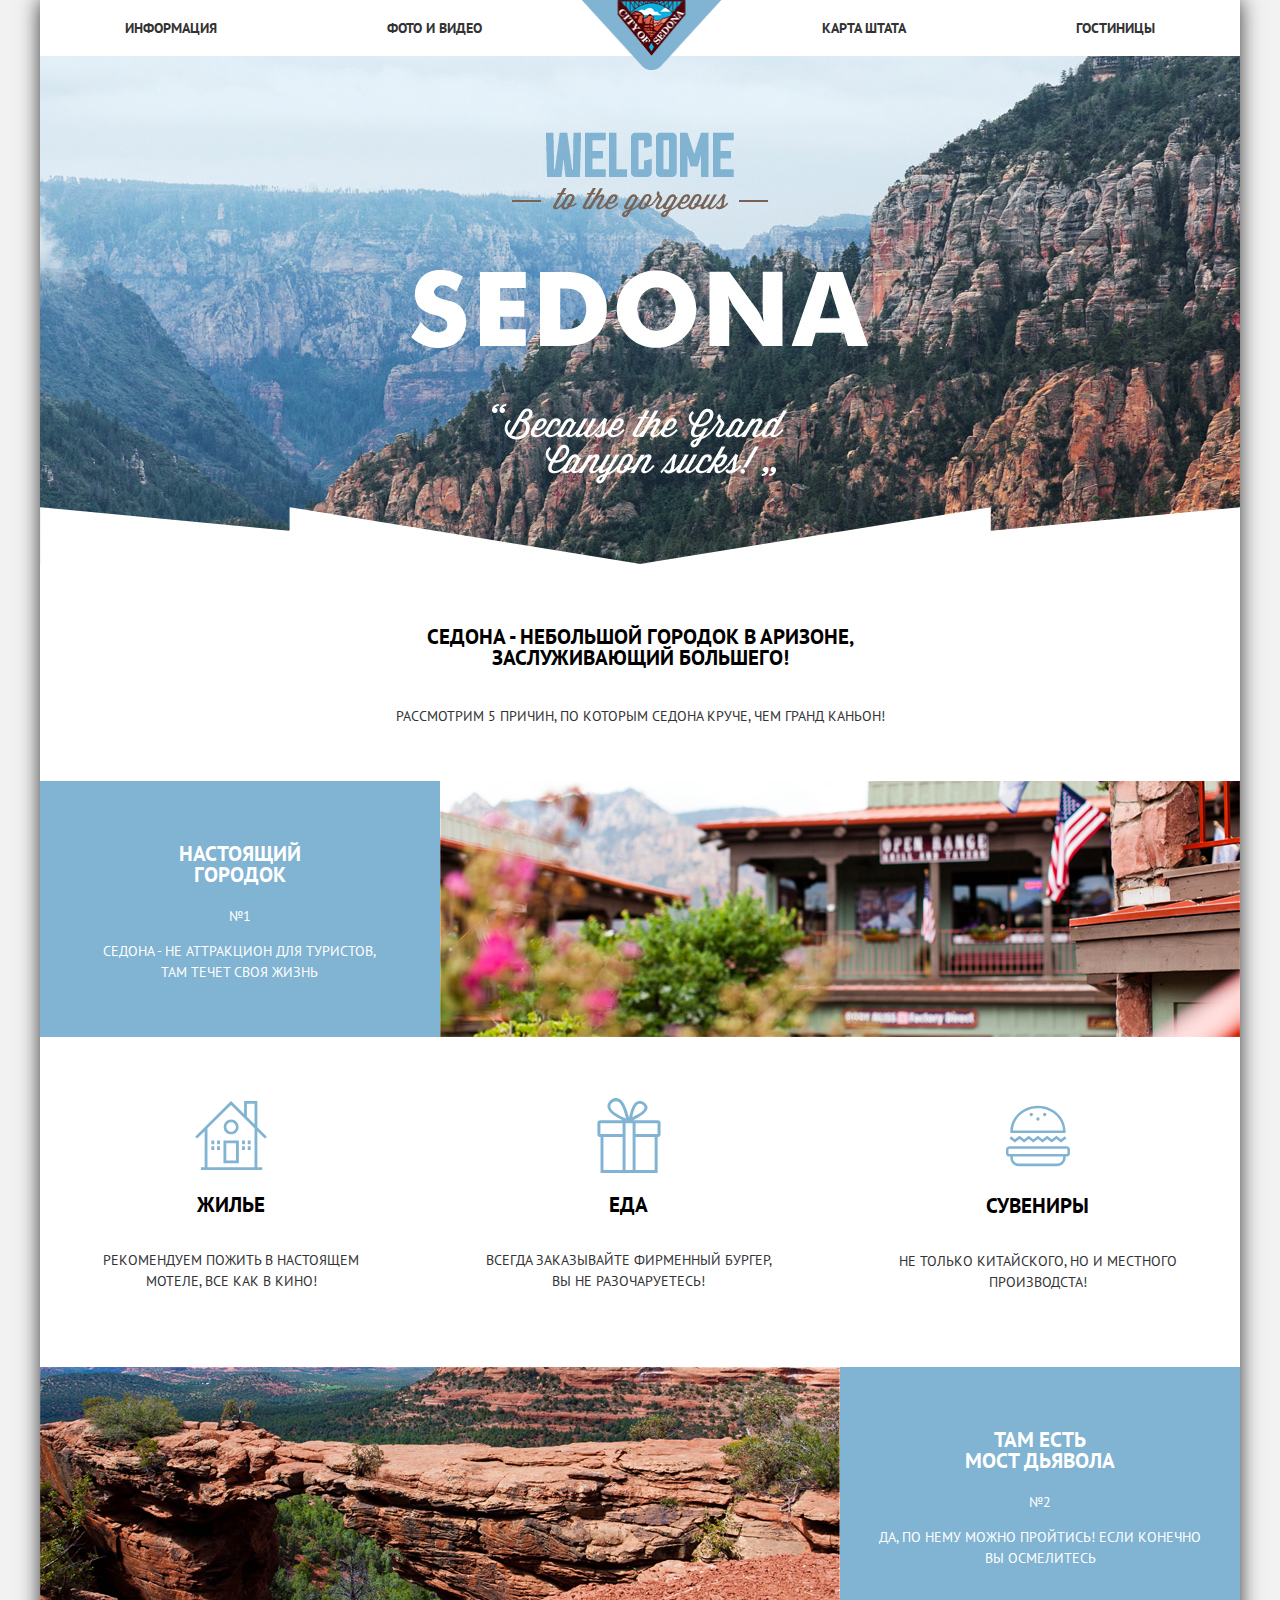
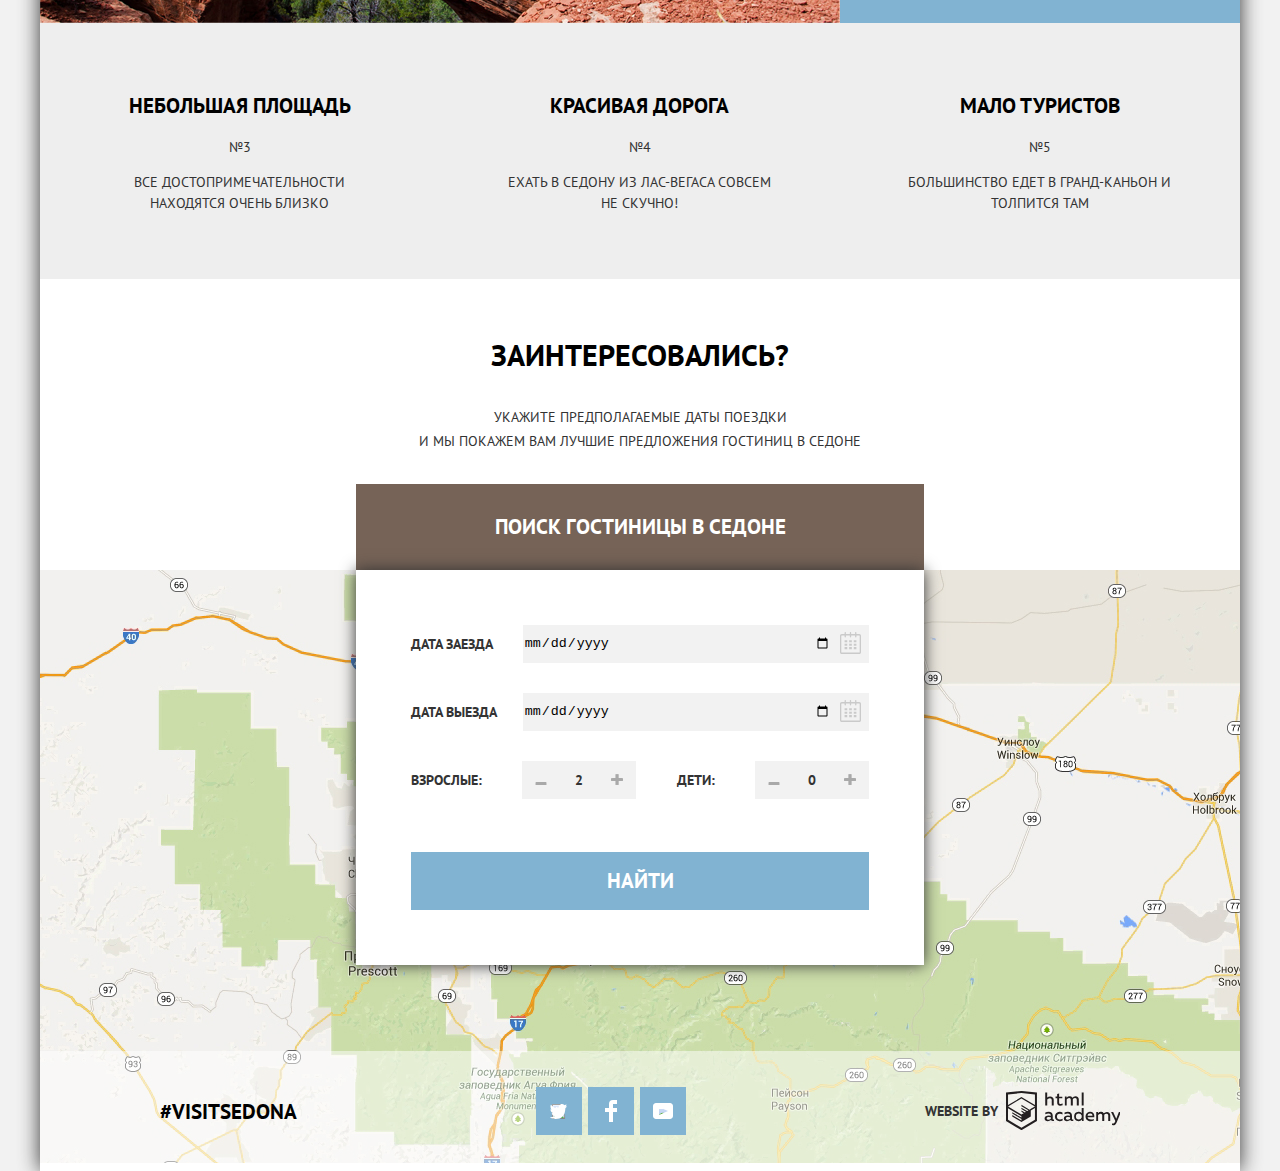
==== index.html @ f4120033 "процесс2" ====
<!DOCTYPE html>
<html lang="ru">
  <head>
    <meta charset="utf-8">
    <title>HTML Academy: Седона</title>
    <link rel="stylesheet" href="css/normalize.css">
    <link href="css/style.css" rel="stylesheet">
    <link href="https://fonts.googleapis.com/css?family=PT+Sans:400,700&amp;subset=latin,cyrillic" rel="stylesheet">
    <link href="css/normalize.css" rel="stylesheet">
  </head>
  <body>
    <header class="main-header">
      <nav class="main-navigation">
        <ul class="site-navigation">
          <li><a href="info.html">Информация</a></li>
          <li><a href="photo.html">Фото и видео</a></li>
          <li>
            <a class="main-header-logo" href="index.html">
              <img src="img/logo.png" width="140" height="70" alt="Логотип города Седона">
            </a>
          </li>
          <li><a href="state-map.html">Карта штата</a></li>
          <li class="selected"><a href="hotels.html">Гостиницы</a></li>
        </ul>
      </nav>
    </header>
    <main class="container">
      <h1 class="visually-hidden">Welcome to Sedona</h1>
      <section class="container-top">
        <div class="top-image">
          <img src="img/top-image.jpg" alt="Welcome to gordeous Sedona. Because the Grand Canyon sucks!" widht="1200px" height="510px">
        </div>
        <div class="top-text">
          <p class="title">
            Седона - небольшой городок в Аризоне,<br>
            Заслуживающий большего!
          <p>
          <span>
            Рассмотрим 5 причин, по которым Седона круче, чем Гранд каньон!
          </span>
        </div>
      </section>
      <h2 class="visually-hidden">Преимущества Седоны</h2>
      <div class="features">
        <section class="features-text">
          <h3 class="title white-title">Настоящий <br> городок</h3>
          <span>№1</span>
          <p>
            Седона - не аттракцион для туристов,<br>
            там течет своя жизнь
          </p>
        </section>
        <div class="features-image">
          <img height="256" width="800" src="img/photo-1.jpg" alt="Уютный городок">
        </div>
      </div>
      <section class="services">
          <h2 class="visually-hidden">Услуги для туристов</h2>
          <ul class="services-items">
            <li class="services-item">
              <img src="img/icon-1.svg" alt="Жилье" height="75" width="72">
              <h3 class="title">Жилье</h3>
              <p>
                Рекомендуем пожить в настоящем<br>
                мотеле, все как в кино!
              </p>
            </li>
            <li class="services-item">
              <img src="img/icon-2.svg" alt="Еда" height="75" width="70">
              <h3 class="title">Еда</h3>
              <p>
                Всегда заказывайте фирменный бургер,<br>
                вы не разочаруетесь!
              </p>
            </li>
            <li class="services-item">
              <img src="img/icon-3.svg" alt="Сувениры" height="76" width="64">
              <h3 class="title">Сувениры</h3>
              <p>
                Не только китайского, но и местного<br>
                производста!
              </p>
            </li>
          </ul>
        </section>
        <div class="features features-reverse">
          <section class="features-text">
            <h3 class="title white-title">Там есть <br> мост дьявола</h3>
            <span>№2</span>
            <p>
              Да, по нему можно пройтись! Если конечно<br>
              вы осмелитесь
            </p>
          </section>
          <div class="features-image">
            <img height="256" width="800" src="img/photo-2.jpg" alt="Мост дьявола">
          </div>
        </div>
        <section>
            <ul class="features-items">
              <li class="features-item">
                <h3 class="title">Небольшая площадь</h3>
                <span>№3</span>
                <p>
                  Все достопримечательности<br>
                  находятся очень близко
                </p>
              </li>
              <li class="features-item">
                <h3 class="title">Красивая дорога</h3>
                <span>№4</span>
                <p>
                  Ехать в Седону из Лас-Вегаса совсем<br>
                  не скучно!
                </p>
              </li>
              <li class="features-item">
                <h3 class="title">Мало туристов</h3>
                <span>№5</span>
                <p>
                  Большинство едет в Гранд-каньон и <br>
                  толпится там
                </p>
              </li>
            </ul>
          </section>
          <section class="booking">
            <h2>Заинтересовались?</h2>
            <p>
                Укажите предполагаемые даты поездки<br>
                и мы покажем Вам лучшие предложения гостиниц в Седоне
            </p>
            <section class="booking-popup">
              <button class="booking-button">Поиск гостиницы в Седоне</button>
              <form method="get" action="/echo">
                  <ul class="booking-popup-form">
                    <li>
                      <label for="arrival">Дата заезда</label>
                      <input id="arrival" type="date" name="arrival">
                      <button class="popup-calendar">
                        <svg xmlns="http://www.w3.org/2000/svg" width="21" height="22" viewBox="0 0 21 22"><path d="M19.251 2.025h-2.845V.648c0-.381-.294-.689-.656-.689-.363 0-.656.308-.656.689v1.377h-3.938V.648c0-.381-.294-.689-.655-.689-.363 0-.657.308-.657.689v1.377H5.906V.648c0-.381-.294-.689-.656-.689-.363 0-.657.308-.657.689v1.377H1.75C.784 2.025 0 2.847 0 3.862v16.302C0 21.179.784 22 1.75 22h17.501c.966 0 1.749-.821 1.749-1.836V3.862c0-1.015-.783-1.837-1.749-1.837zm.437 18.139a.448.448 0 0 1-.437.459H1.75a.45.45 0 0 1-.438-.459V3.862a.45.45 0 0 1 .438-.459h2.844v1.378c0 .381.294.689.657.689.362 0 .656-.308.656-.689V3.403h3.938v1.378c0 .381.294.689.657.689.361 0 .655-.308.655-.689V3.403h3.938v1.378c0 .381.293.689.656.689.362 0 .656-.308.656-.689V3.403h2.845c.241 0 .437.206.437.459v16.302z"/><path d="M4.594 8.225h2.625v2.066H4.594zM4.594 11.668h2.625v2.067H4.594zM4.594 15.112h2.625v2.066H4.594zM9.188 15.112h2.625v2.066H9.188zM9.188 11.668h2.625v2.067H9.188zM9.188 8.225h2.625v2.066H9.188zM13.781 15.112h2.625v2.066h-2.625zM13.781 11.668h2.625v2.067h-2.625zM13.781 8.225h2.625v2.066h-2.625z"/></svg>
                      </button>
                    </li>
                    <li>
                      <label for="departure">Дата выезда</label>
                      <input id="departure" type="date" name="departure">
                      <button class="popup-calendar">
                        <svg xmlns="http://www.w3.org/2000/svg" width="21" height="22" viewBox="0 0 21 22"><path d="M19.251 2.025h-2.845V.648c0-.381-.294-.689-.656-.689-.363 0-.656.308-.656.689v1.377h-3.938V.648c0-.381-.294-.689-.655-.689-.363 0-.657.308-.657.689v1.377H5.906V.648c0-.381-.294-.689-.656-.689-.363 0-.657.308-.657.689v1.377H1.75C.784 2.025 0 2.847 0 3.862v16.302C0 21.179.784 22 1.75 22h17.501c.966 0 1.749-.821 1.749-1.836V3.862c0-1.015-.783-1.837-1.749-1.837zm.437 18.139a.448.448 0 0 1-.437.459H1.75a.45.45 0 0 1-.438-.459V3.862a.45.45 0 0 1 .438-.459h2.844v1.378c0 .381.294.689.657.689.362 0 .656-.308.656-.689V3.403h3.938v1.378c0 .381.294.689.657.689.361 0 .655-.308.655-.689V3.403h3.938v1.378c0 .381.293.689.656.689.362 0 .656-.308.656-.689V3.403h2.845c.241 0 .437.206.437.459v16.302z"/><path d="M4.594 8.225h2.625v2.066H4.594zM4.594 11.668h2.625v2.067H4.594zM4.594 15.112h2.625v2.066H4.594zM9.188 15.112h2.625v2.066H9.188zM9.188 11.668h2.625v2.067H9.188zM9.188 8.225h2.625v2.066H9.188zM13.781 15.112h2.625v2.066h-2.625zM13.781 11.668h2.625v2.067h-2.625zM13.781 8.225h2.625v2.066h-2.625z"/></svg>
                      </button>
                    </li>
                    <li>
                      <span class="popup-adult">Взрослые:</span>
                      <div>
                        <button class="minus">
                          <img src="img/minus.png" alt="-" height="3" width="12">
                        </button>
                        <b>2</b>
                        <button>
                          <img src="img/plus.png" alt="+" height="11" width="12">
                        </button>
                      </div>
                      <span class="popup-children">Дети:</span>
                      <div>
                        <button class="minus">
                          <img src="img/minus.png" alt="-" height="3" width="12">
                        </button>
                        <b>0</b>
                        <button>
                          <img src="img/plus.png" alt="+" height="11" width="12">
                        </button>
                      </div>
                    </li>
                  </ul>
                  <button class="popup-button">Найти</button>
                </form>
              </section>
          </section>
          <img class="map" alt="Карта Аризоны" height="593" width="1200" src="img/map.jpg">
    </main>
    <footer class="main-footer footer-transparency">
        <p class="footer-tag">
          #visitsedona
        </p>
          <div>
            <a class="social-button"href="#">
              <svg xmlns="http://www.w3.org/2000/svg" xmlns:xlink="http://www.w3.org/1999/xlink" width="17" height="15" viewBox="0 0 17 15"><image overflow="visible" width="17" height="15" xlink:href="t.png"/><path  d="M10.95.144c1.685-.496 2.984.27 3.577 1.179.673-.231 1.331-.481 2.011-.708a2.345 2.345 0 0 1-.857 1.768c.685.17 1.304-.491 1.304-.491-.169 1-1.006 1.788-1.563 2.024-.231 6.75-3.175 11.217-10.077 11.082h-.446c-.41 0-4.164-.46-4.898-1.887 2.271.196 3.893-.422 4.693-1.177-.96-.3-2.679-.477-2.979-2.95.349.106.564.228 1.19.119C1.705 8.247.374 7.53.448 5.33c.285.328 1.067.536 1.34.472C1.085 5.561-.182 2.442.894.85c1.818 1.854 3.735 3.606 7.152 3.773C8.254 2.33 9.183.793 10.95.144z"/></svg>
            </a>
            <a class="social-button" href="#">
              <svg xmlns="http://www.w3.org/2000/svg" width="12" height="22" viewBox="0 0 12 22"><path  d="M12 4V0H8a4 4 0 0 0-4 4v4H0v4h4v10h4V12h4V8H8V4h4z"/></svg>
            </a>
            <a  class="social-button" href="#">
              <svg xmlns="http://www.w3.org/2000/svg" xmlns:xlink="http://www.w3.org/1999/xlink" width="20" height="16" viewBox="0 0 20 16"><image overflow="visible" width="20" height="16" xlink:href="youtube.png"/><path d="M17 0H3C1.35 0 0 1.35 0 3v10c0 1.65 1.35 3 3 3h14c1.65 0 3-1.35 3-3V3c0-1.65-1.35-3-3-3zM6.027 11.998V4.002L15.014 8l-8.987 3.998z"/></svg>
            </a>
          </div>
        <div class="footer-copyright">
          <b>Website by  </b>
          <a href="https://htmlacademy.ru">
            <svg id="Layer_1" data-name="Layer 1" xmlns="http://www.w3.org/2000/svg" viewBox="0 0 108.08 36.85"><path d="M44.61,26.88a2,2,0,0,0,.55-0.1v1.33a3.25,3.25,0,0,1-1.18.21,1.67,1.67,0,0,1-1.67-1,4.84,4.84,0,0,1-3.14,1.08c-1.51,0-2.91-.83-2.91-2.55,0-2.13,2-2.79,3.71-2.79a11.08,11.08,0,0,1,2.17.25v-0.3c0-1-.76-1.77-2.19-1.77a7.42,7.42,0,0,0-3,.64v-1.7a10.21,10.21,0,0,1,3.19-.55c2.36,0,3.81,1.12,3.81,3.65v3a0.54,0.54,0,0,0,.49.59h0.17Zm-6.44-1.13A1.35,1.35,0,0,0,39.63,27h0.11a3.39,3.39,0,0,0,2.41-1V24.58a9.72,9.72,0,0,0-1.81-.21c-1,0-2.16.33-2.16,1.38h0Zm12.36-6.11a5,5,0,0,1,2.57.64V22a4.08,4.08,0,0,0-2.3-.7,2.75,2.75,0,1,0,0,5.49,5,5,0,0,0,2.43-.64v1.71a6.27,6.27,0,0,1-2.76.57A4.21,4.21,0,0,1,46,24.51q0-.21,0-0.41a4.32,4.32,0,0,1,4.18-4.46h0.38Zm12.17,7.24a2,2,0,0,0,.55-0.1v1.33a3.25,3.25,0,0,1-1.18.21,1.67,1.67,0,0,1-1.67-1,4.84,4.84,0,0,1-3.14,1.08c-1.51,0-2.91-.83-2.91-2.55,0-2.13,2-2.79,3.71-2.79a11.08,11.08,0,0,1,2.17.25v-0.3c0-1-.76-1.77-2.19-1.77a7.42,7.42,0,0,0-3,.64v-1.7a10.21,10.21,0,0,1,3.19-.55c2.36,0,3.81,1.12,3.81,3.65v3a0.54,0.54,0,0,0,.49.59h0.17Zm-6.44-1.13A1.35,1.35,0,0,0,57.73,27h0.11a3.39,3.39,0,0,0,2.41-1V24.58a9.72,9.72,0,0,0-1.81-.21c-1.06,0-2.16.33-2.16,1.38h0ZM73,16V28.2H71.35V26.88a3.88,3.88,0,0,1-3.19,1.54,4.4,4.4,0,0,1,0-8.78,3.81,3.81,0,0,1,3,1.3V16H73Zm-4.53,5.22a2.76,2.76,0,1,0,0,5.52A2.86,2.86,0,0,0,71.15,25V23A2.91,2.91,0,0,0,68.49,21.27ZM79,19.64c3.31,0,4.46,2.68,3.92,5.09H76.7c0.21,1.5,1.67,2.11,3.19,2.11a6.11,6.11,0,0,0,2.64-.59v1.6a7.14,7.14,0,0,1-3,.57C77,28.42,74.78,27,74.78,24a4.18,4.18,0,0,1,4-4.39H79Zm0.09,1.54a2.28,2.28,0,0,0-2.44,2.1v0.06H81.3A2,2,0,0,0,79.13,21.18Zm5.73,7V19.87h1.65v1a3.81,3.81,0,0,1,2.78-1.27A2.86,2.86,0,0,1,91.89,21a4.12,4.12,0,0,1,2.91-1.33A3.06,3.06,0,0,1,98,23V28.2h-1.9V23.05a1.59,1.59,0,0,0-1.42-1.75H94.42a2.8,2.8,0,0,0-2.07,1.12V28.2h-1.9V23.05A1.59,1.59,0,0,0,89,21.31H88.8a3,3,0,0,0-2.21,1.29v5.63H84.86Zm21.31-8.33h1.9l-3.91,9.46c-0.9,2.17-2.09,2.86-3.35,2.86a4.76,4.76,0,0,1-1.1-.14V30.46a2.86,2.86,0,0,0,.85.12c0.9,0,1.58-.64,2.07-1.9l0.17-.42-4-8.4h2l2.86,6.29ZM38.73,1.46V6.22a3.81,3.81,0,0,1,2.7-1.14,3.25,3.25,0,0,1,3.44,3.4v5.15H43V8.72a1.81,1.81,0,0,0-1.61-2h-0.3a2.93,2.93,0,0,0-2.32,1.39v5.52h-1.9V1.46h1.9ZM49.94,2.31v3h3V6.91h-3v3.81c0,1.1.5,1.46,1.58,1.46a4.49,4.49,0,0,0,1.69-.33v1.6A6.8,6.8,0,0,1,51,13.8a2.55,2.55,0,0,1-2.86-2.74V6.89H46.58V5.26h1.5V2.74Zm5.4,11.31V5.28H57v1A3.81,3.81,0,0,1,59.77,5a2.86,2.86,0,0,1,2.6,1.33A4.12,4.12,0,0,1,65.28,5,3.06,3.06,0,0,1,68.44,8.4v5.21h-1.9V8.46a1.59,1.59,0,0,0-1.42-1.75H64.89a2.8,2.8,0,0,0-2.07,1.12v5.78h-1.9V8.46A1.59,1.59,0,0,0,59.5,6.71H59.27A3,3,0,0,0,57.06,8v5.63H55.34ZM71.17,1.45H73V13.6H71.17V1.45ZM14.71,0H14.55L0,1.54V28.21l14.55,8.66,14.55-8.66V1.54Zm12.5,27.1L14.55,34.64,1.9,27.12V16.18l12.59,7.5V25L5.86,19.9v1.31l8.68,5.21v1.39L5.87,22.65V24l8.68,5.21,8.75-5.24V18.31L27.2,16V27.12Zm0-12.53-3.48,2-1.6,1L14.51,13v1.31L21,18.23H21l-0.14.09-1,.54-5.37-3.2V17l4.24,2.52-1,.67-3.2-1.9v1.31l2.1,1.24L14.5,22.1,2,14.65,14.51,7.11Zm0-1.32L14.49,5.76,1.91,13.25v-10L14.56,1.92,27.21,3.25v10h0Z" transform="translate(0 -0.02)"/></svg>
          </a>
        </div>
    </footer>
  </body>
</html>
---- css/style.css ----
html{
  background:#f2f2f2;
  display: flex;
  justify-content: center;

}
body {
  font-family: "PT Sans", Arial, sans-serif;
  font-size:14px;
  line-height:26px;
  color:#333333;
  font-weight: 400;
  width:1200px;
  text-transform: uppercase;
  margin: 0;
  padding: 0;
  background-color:#ffffff;
  list-style: none;
  display:flex;
  flex-direction: column;
  box-shadow: 0px 0px 20px 0px #333;

}
h3,
.title,
.footer-tag,
.results-find{
  font-size:21px;
  line-height:21px;
  color:#000000;
  font-weight:700;
  text-transform: uppercase;
}
h2 {
  font-size:30px;
  line-height:120%;
  color:#000000;
  font-weight: 700;
  text-transform: uppercase;
}
a{
  text-decoration:none;
}
.site-navigation{
  font-weight: 700;
}


/*li {
  border: solid 1px black;
}*/

.visually-hidden {
  display: none;
}

/* шапка */
.site-navigation {
  display: flex;
  list-style: none;
  height:56px;
  justify-content:space-around;
  padding:0px;
  margin:0px;
}
.site-navigation li{
  margin: auto;
}
.site-navigation a,
.user-navigation a {
  color:#333333;
}

.main-header-logo{
  position: absolute;
  top:0px;
  transform: translateX(-50%);
}

/* main-container основной страницы*/
.container-top {
    display:flex;
    flex-direction:column;
    align-items:center;
    height:725px;
}
.top-image{
  height:510px;
  width:1200px;
}
.top-text{
  display: flex;
  flex-direction: column;
  justify-content: center;
  align-items: center;
  width:100%;
  height:215px;
}
.top-text p{
  text-align: center;
}
.features-image{
  height: 256px;
  width:66.66%;

}
.features {
  display: flex;
}
.features-text {
  background-color: #81b3d2;
  width:33.33%;
  height:256px;
  text-align: center;
  color: white;
  display:flex;
  flex-direction:column;
  justify-content:center;
}

.features-reverse{
  flex-direction:row-reverse;
}

.features-items{
  display: flex;
  justify-content:space-around;
  background-color:#eeeeee;
  margin:0;
  height:256px;
  padding:0;
}
.features-item{
    display:flex;
    flex-direction:column;
    margin:auto;
    align-items:center;
    justify-content:center;
    width:33.33%;
    margin:0;
    border:none;
  }
  .features-item span,
  .features-text{
    line-height: 21px;
  }
  .features-item p,
  .services-item p{
    text-align: center;
    line-height: 21px;
  }
.white-title{
  color: white;
}
.services-items {
  display: flex;
  justify-content:space-between;
  text-align: center;
  height:330px;
  padding:0;
  margin:0;
  }
.services-item{
    display:flex;
    flex-direction:column;
    margin:auto;
    align-items:center;
    justify-content:center;

}
/*booking*/
.booking {
  display: flex;
  flex-direction: column;
  align-items: center;
  justify-content: space-between;
  height:291px;
}
.booking h2{
  margin-top:58px;
  margin-bottom: 0;
}
.booking p{
  line-height: 24px;
  text-align: center;
}
.booking-popup{
  height:86px;
  width:568px;
  justify-content: space-between;
}
.booking-popup form{
  display:flex;
  flex-direction: column;
  justify-content: space-between;
  height:395px;
  position: absolute;
  background: #ffffff;
  padding-left: 55px;
  padding-right: 55px;
  box-shadow: 0px 0px 15px 0px #333;
}
.booking-popup-form{
  height:174px;
  margin-top:55px;
  list-style: none;
  width:458px;
  padding:0;
  align-self: center;
  display: flex;
  flex-direction: column;
  justify-content: space-between;
}
.booking-popup-form li{
  height:38px;
  display: flex;
  justify-content: space-between;
  font-family: "PT Sans", Arial, sans-serif;
  font-size:14px;
  line-height:26px;
  color:#333333;
  font-weight: 700;
}
.booking-popup-form li button{
  height:38px;
  width:38px;
  background:#f2f2f2;
  border:none;
}
.booking-popup-form li label{
  width:112px;
  align-self: center;
}
.booking-popup-form li input{
  width:308px;
  height:100%;
  border:none;
  align-self: center;
  background:#f2f2f2;
}
.booking-popup-form li:last-child{
  align-items: center;
}
.booking-popup-form li:last-child div{
  align-items: center;
  width: 114px;
  background:#f2f2f2;
  display: flex;
  justify-content: space-between;
}
.booking-popup-form li:last-child div button{
  align-items: center;
}
.popup-calendar{
  fill:#cacaca;
}
.popup-calendar:hover{
  fill:#000000;
}
.popup-calendar:active{
  fill:#81b3d2;
}

.booking-button{
  height:86px;
  width:568px;
  background-color:#766357;
  font-size:21px;
  line-height:26px;
  color:#ffffff;
  font-weight:700;
  text-transform: uppercase;
  font-family: "PT Sans", Arial, sans-serif;
  border:none;
  padding:0;
  position: relative;
}
.booking-button:hover{
  background:#604e43;
}
.booking-button:active{
  background:#503e33;
  color:rgba(255, 255, 255, 0.3);
}
.popup-button {
  height:58px;
  width:458px;
  background-color:#81b3d2;
  font-size:21px;
  line-height:26px;
  color:#ffffff;
  font-weight:700;
  text-transform: uppercase;
  font-family: "PT Sans", Arial, sans-serif;
  border:none;
  margin-bottom: 55px;
  align-self: center;
}
.popup-button:hover{
  background:#669ec0;
}
.popup-button:active{
  background:#5496bd;
  color:rgba(255, 255, 255, 0.3);
}
.map{
  margin-bottom:-120px;
  z-index:1;
}
/*filters*/
.filters {
  background:url(../img/background.jpg);
  height:217px;
}
.filters form {
  display: flex;
  align-items: center;
  position: relative;
  height:217px;
}
.filters form fieldset{
  padding:0;
  border: none;
  margin: 0;
  margin-left:40px;
  width:145px;

}
.filters form fieldset ul{
  list-style: none;
  padding:0;
  margin:0;
  display: flex;
  flex-direction: column;
  justify-content: space-around;
}
.filters form fieldset legend{
  margin-top:auto;
  margin-bottom: 28px;
}

.filters form fieldset ul li{
  margin-bottom: 22px;
}

/*
.filters form fieldset:nth-child(1){
  margin-left:71px;
}
.filters form fieldset:nth-child(2){
  position: absolute;
  margin-left:324px;
}
.filters form fieldset:nth-child(3){
  position: absolute;
  margin-left:811px;
}
*/
.filters form fieldset legend{
  font-family: "PT Sans", Arial, sans-serif;
  font-size:16px;
  line-height:21px;
  color:#ffffff;
  font-weight: 700;
}
.filter-option {
  font-family: "PT Sans", Arial, sans-serif;
  font-size:14px;
  line-height:21px;
  color:#ffffff;
  font-weight: 400;
}

.transparents {
  height:36px;
  width: 137px;
  margin-bottom: 20px;
}
.price-controls{
  height:36px;
  width:318px;
  display:flex;
  flex-direction: row;
  justify-content: space-around;
  cursor:pointer;
  position: relative;
  margin-bottom: 20px;
}
.price-controls::after{
  content:"";
  position:absolute;
  width:2px;
  height:22px;
  background:#f5f5f5;
  top:50%;
  left:50%;
  transform: translate(-50%,-50%);
}
.min-price,
.max-price{
  width:90px;
  padding-left:60px;
}
.price-controls input {
  width: 50px;
  margin:0;
  background:none;
  border:none;
  outline:none;
  color:inherit;
  font:inherit;
}
.range-controls{
  position: relative;
  margin-bottom:32px;
}
.range-controls .slace{
  height: 2px;
  background: rgba(255, 255, 255, 0.3);
}
.range-controls .bar {
  height:2px;
  width:80%;
  background:#f5f5f5;
}

/*results*/
.results {
  height: 86px;
  display: flex;
  align-items: center;
}
.results-find{
  padding-left:72px;
}
.results-sort{
  padding-left: 49px;
}
.results-type{
  display: flex;
  list-style: none;
}
.results-type li{
  padding-right: 34px;
}
 a.current.result-type{
  color:#81b3d2;
}
/*catalog*/
.catalog-list {
  position: relative;
  display: flex;
  flex-direction: column;
  margin:0;
  padding-left:0;
}
.catalog-item {
  display:flex;
  align-items: center;
  height:150px;
}
.hotel-photo {
  padding-left:72px;
  padding-right: 30px;
  height:90px;

}
.hotel-desc{
    width:257px;
    height:90px;
    display: flex;
    flex-direction: column;

    justify-content: space-between;
}
.hotel-desc h3{
  margin:0;
}
.hotel-desc h3:hover{
  color:#81b3d2;
}
.hotel-desc h3:active{
  color:rgba(0, 0, 0, 0.3);
}
.hotel-rate {
  position: absolute;
  right:73px;
  text-align: right;
  display: flex;
  height:90px;
  flex-direction: column;
  justify-content: space-between;
}
.hotel-rate p{
  background:#f2f2f2;
  height:27px;
  width:110px;
  color:#666666;
  margin:0;
  display: flex;
  justify-content: center;
}
.hotel-desc p{
  display: flex;
  margin:0;
}
.hotel-desc p span{
  display:flex;
  width:110px;
  margin-right:6px;
}
.button-more {
  display: flex;
  height:27px;
  width:110px;
  margin-right:6px;
  background:#81b3d2;
  color:#ffffff;
  font:inherit;
  font-weight: 700;
  text-transform: uppercase;
  margin-right: 0;
  padding:0;
  margin-right:6px;
  justify-content: center;
}
.button-more:hover {
  background:#669ec0;
}
.button-more:active {
  background:#5496bd;
  color:rgba(255, 255, 255, 0.3);
}
.button-order {
  height:27px;
  width:142px;
  background:#766357;
  color:#ffffff;
  display:flex;
  justify-content: center;
  font:inherit;
  font-weight: 700;
  text-transform: uppercase;
  border: none;
  padding:0;
  margin: 0;
}
.button-order:hover {
  background:#604e43;
}
.button-order:active {
  background:#503e33;
  color:rgba(255, 255, 255, 0.3);
}


/*footer*/
.main-footer {
  height:120px;
  display:flex;
  justify-content: space-around;
  align-items:center;
}
.main-footer div{
  display: flex;
  justify-content: center;
}


.social-button{
  list-style-type:none;
  display:flex;
  justify-content: space-around;
  align-items:center;
  height:48px;
  width:46px;
  padding:0;
  margin-left:6px;
  background:#81b3d2;
  fill:#ffffff;
}
.social-button:first-child{
  margin:0;
}
.social-button:hover{
  background:#669ec0;
}
.social-button:active{
  background:#5496bd;
  fill:#88b6d1;
}

.footer-copyright {
  display: flex;
  justify-content: center;
  align-items: center;

}
.footer-transparency{
  background-color:rgba(255, 255, 255, 0.5);
  z-index: 2;
}
.footer-copyright b{
    padding-right:8px;
}
.footer-copyright a{
  height:41px;
  width:115px;
  fill: #231f20;
}
.footer-copyright a:hover{
  fill: #81b3d2;
}
.footer-copyright a:active{
  fill:#bdbbbc;
}
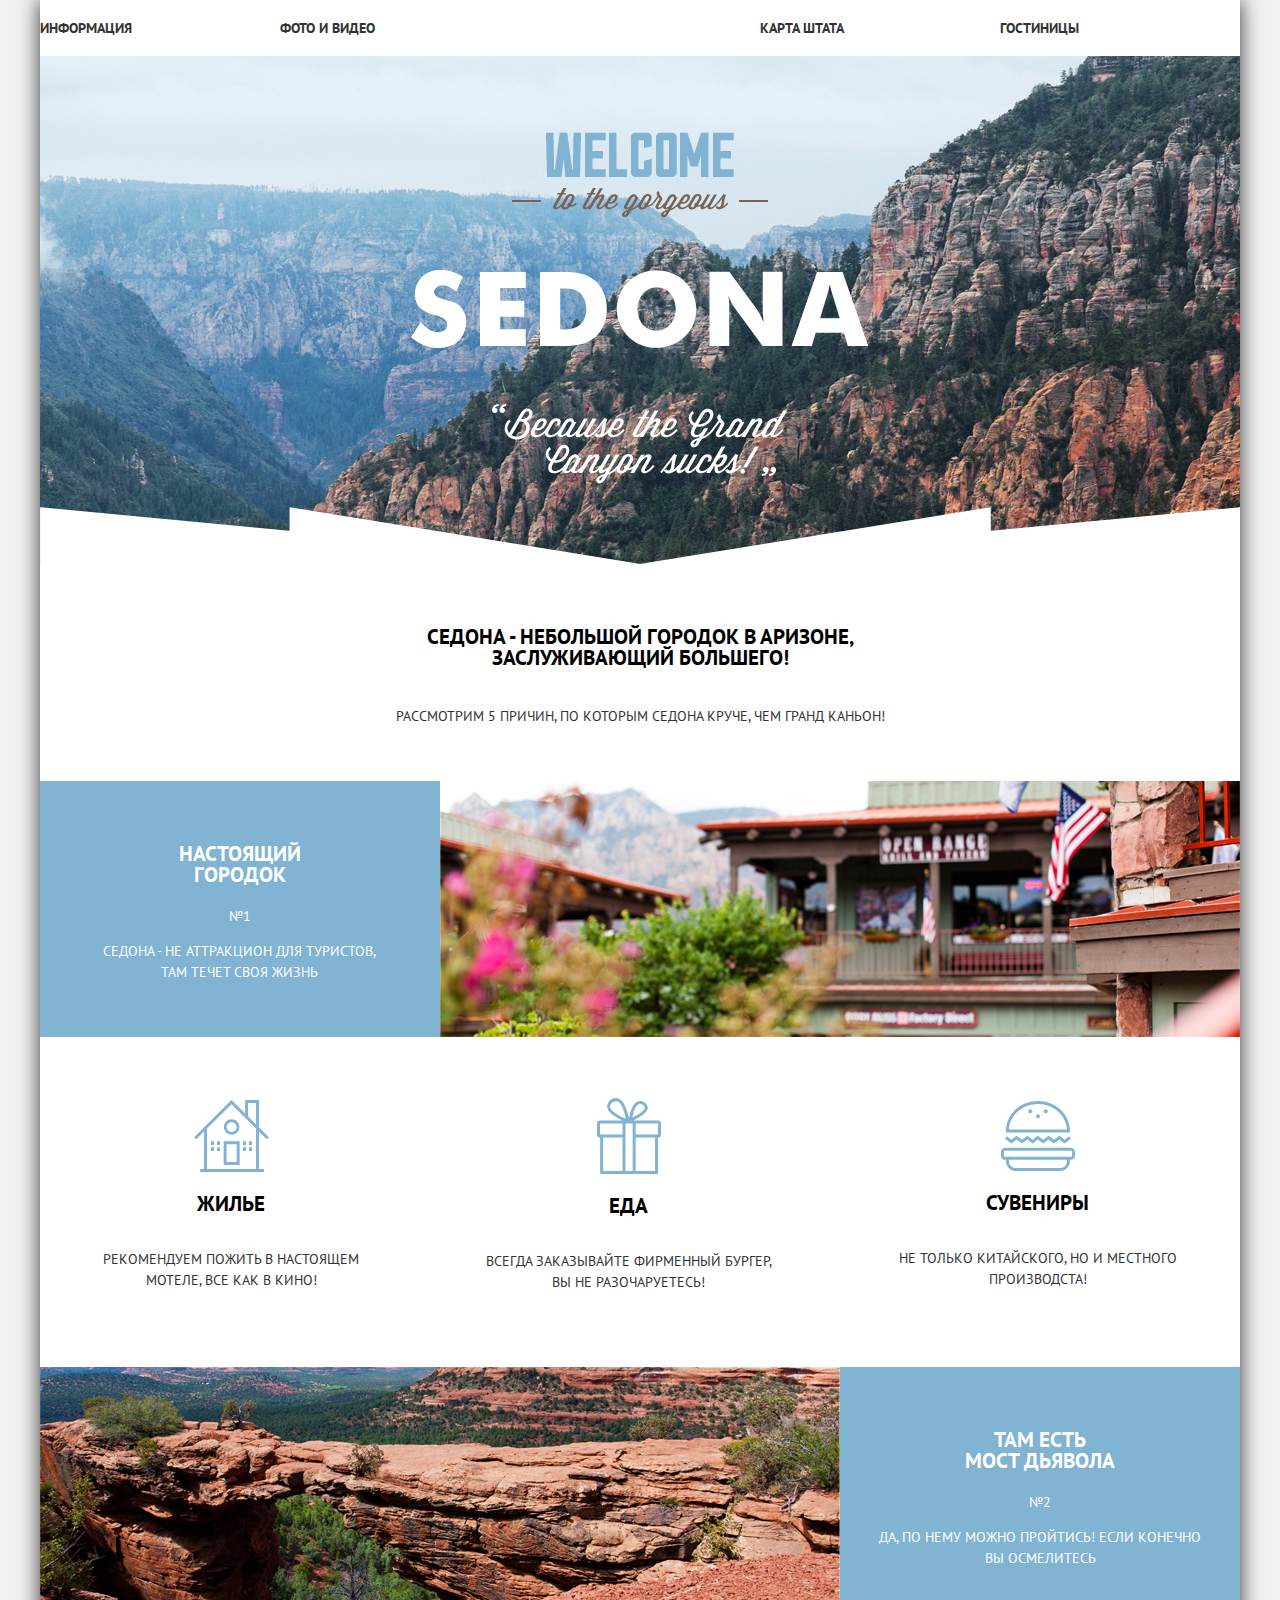
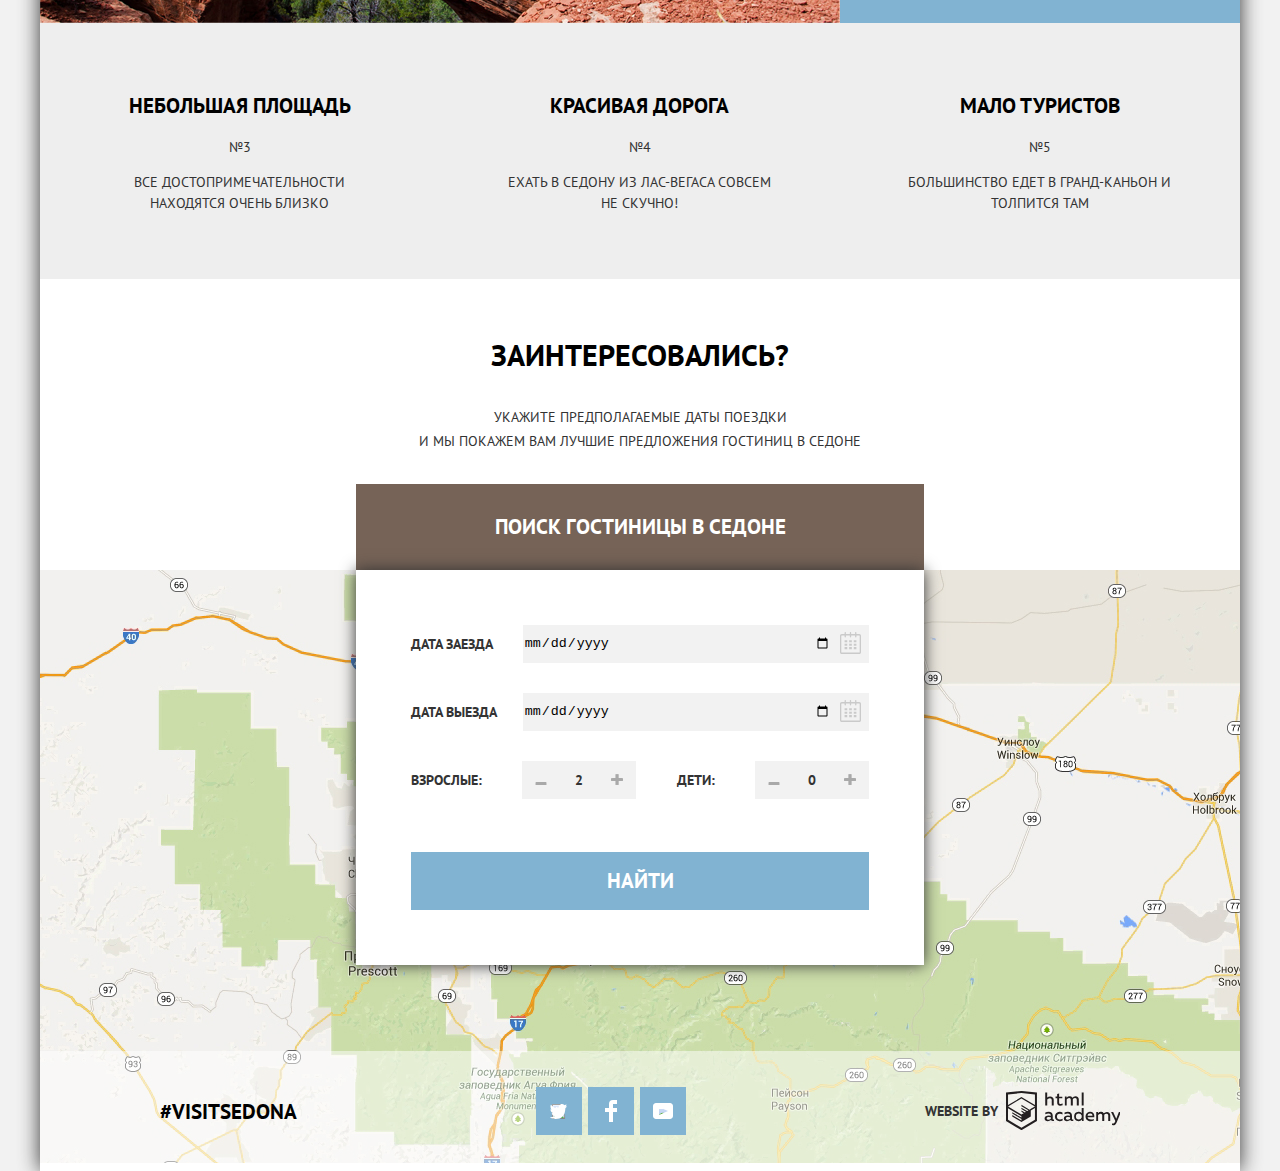
==== commit 8f25a2bd: "процесс3" ====
--- a/index.html
+++ b/index.html
@@ -58,7 +58,7 @@
           <h2 class="visually-hidden">Услуги для туристов</h2>
           <ul class="services-items">
             <li class="services-item">
-              <img src="img/icon-1.svg" alt="Жилье" height="75" width="72">
+              <svg xmlns="http://www.w3.org/2000/svg" width="75" height="72" viewBox="0 0 75 72"><g fill="#81B3D2"><path d="M29.656 65.033h16V41.21h-16v23.823zm2.937-20.899h10.125V62.11H32.593V44.134z"/><path d="M72.771 39.253l2.076-2.068-9.908-9.865V0H51.127v13.567L37.5 0 .152 37.185l2.077 2.068 7.832-7.795v37.618H6.124V72h63.875v-2.924H64.94V31.458l7.831 7.795zM62.002 69.076H12.999V28.534L37.5 4.149l24.502 24.385v40.542zm0-44.682l-7.938-7.902V2.924h7.938v21.47z"/><path d="M29.906 27.08c0 4.261 3.47 7.713 7.75 7.713 4.279 0 7.75-3.452 7.75-7.713 0-4.259-3.471-7.713-7.75-7.713-4.281 0-7.75 3.454-7.75 7.713zm7.75-4.945c2.744 0 4.969 2.214 4.969 4.945 0 2.732-2.225 4.948-4.969 4.948-2.746 0-4.97-2.216-4.97-4.948 0-2.731 2.225-4.945 4.97-4.945zM17.061 41.21h3v3.919h-3zM22.999 41.21h3v3.919h-3zM17.061 47.182h3v3.919h-3zM22.999 47.182h3v3.919h-3zM48.998 41.21h3v3.919h-3zM54.936 41.21h3v3.919h-3zM48.998 47.182h3v3.919h-3zM54.936 47.182h3v3.919h-3z"/></g></svg>
               <h3 class="title">Жилье</h3>
               <p>
                 Рекомендуем пожить в настоящем<br>
@@ -66,7 +66,7 @@
               </p>
             </li>
             <li class="services-item">
-              <img src="img/icon-2.svg" alt="Еда" height="75" width="70">
+              <svg xmlns="http://www.w3.org/2000/svg" width="64" height="76" viewBox="0 0 64 76"><path fill-rule="evenodd" clip-rule="evenodd" fill="#81B3D2" d="M61.097 22.501H36.312C50.125 15.602 51.229 11.25 50.72 8.816c-1.162-3.963-5.692-7.023-10.002-5.407-5.569 2.089-7.137 10.388-8.644 16.387-1.924-6.07-3.784-13.814-8.136-17.737C22.677.921 20.843-.205 18.175.031c-4.026.356-9.802 5.382-7.458 10.981 2.251 5.378 9.687 8.777 14.578 11.489H2.879A2.882 2.882 0 0 0 0 25.37v11.322a2.882 2.882 0 0 0 2.879 2.869h.274V76h57.841V39.561h.103a2.882 2.882 0 0 0 2.88-2.869V25.37a2.882 2.882 0 0 0-2.88-2.869zM42.413 5.944c2.103-.31 4.982 1.299 5.255 3.209.393 2.756-3.4 5.255-5.086 6.421-2.523 1.744-4.928 2.643-7.287 4.055.884-3.69 2.549-13.011 7.118-13.685zm-22.882 9.968c-2.225-1.485-6.544-4.431-6.44-7.771.112-3.595 5.743-6.57 8.814-3.886 3.856 3.371 5.713 11.105 7.119 16.557-3.249-1.539-6.328-2.788-9.493-4.9zm5.972 57.114H6.136V39.561h19.368v33.465zm0-36.502H3.046V25.538h22.457v10.986zm10.157 0v36.503h-7.174V25.538h7.174v10.986zm22.351 36.502H38.644V39.561h19.367v33.465zm2.92-36.502H38.644V25.538h22.287v10.986z"/></svg>
               <h3 class="title">Еда</h3>
               <p>
                 Всегда заказывайте фирменный бургер,<br>
@@ -74,7 +74,7 @@
               </p>
             </li>
             <li class="services-item">
-              <img src="img/icon-3.svg" alt="Сувениры" height="76" width="64">
+              <svg xmlns="http://www.w3.org/2000/svg" width="74" height="70" viewBox="0 0 74 70"><g fill="#81B3D2"><path d="M69.854 46.71H4.051c-2.274 0-4.135 1.94-4.135 4.313v3.504c0 2.372 1.861 4.313 4.135 4.313h.93v1.053c0 5.536 4.341 10.065 9.648 10.065h44.646c5.306 0 9.648-4.529 9.648-10.065V58.84h.93c2.274 0 4.135-1.941 4.135-4.313v-3.504c0-2.373-1.86-4.313-4.134-4.313zm-3.848 13.184c0 3.871-3.019 7.021-6.73 7.021H14.629c-3.711 0-6.731-3.15-6.731-7.021v-1.053h58.107v1.053zm5.065-5.367c0 .688-.558 1.271-1.218 1.271H4.051c-.66 0-1.217-.582-1.217-1.271v-3.504c0-.688.558-1.271 1.217-1.271h65.802c.66 0 1.218.582 1.218 1.271v3.504zM15.634 38.406l5.323 4.059 5.326-4.059 5.328 4.059 5.328-4.059 5.328 4.059 5.329-4.059 5.327 4.059 5.33-4.06 5.336 4.059 6.194-4.712-1.72-2.459-4.474 3.403-5.336-4.057-5.33 4.056-5.327-4.057-5.329 4.057-5.328-4.057-5.328 4.057-5.328-4.057-5.325 4.057-5.323-4.057-5.327 4.057-4.467-3.401-1.721 2.457 6.188 4.714zM7.978 31.544H68.855c.041-.619.069-1.241.069-1.87 0-.394-.016-.783-.032-1.173C68.227 12.657 54.186 0 36.952 0 19.719 0 5.677 12.657 5.013 28.501c-.017.39-.032.78-.032 1.173 0 .629.028 1.251.07 1.87h2.927zM36.952 3.043c15.591 0 28.35 11.316 29.021 25.458H7.931c.673-14.142 13.43-25.458 29.021-25.458z"/><ellipse cx="36.952" cy="15.26" rx="1.945" ry="2.03"/><ellipse cx="29.172" cy="10.23" rx="1.946" ry="2.03"/><ellipse cx="44.732" cy="10.23" rx="1.946" ry="2.03"/></g></svg>
               <h3 class="title">Сувениры</h3>
               <p>
                 Не только китайского, но и местного<br>
--- a/css/style.css
+++ b/css/style.css
@@ -41,9 +41,6 @@
 a{
   text-decoration:none;
 }
-.site-navigation{
-  font-weight: 700;
-}
 
 
 /*li {
@@ -62,10 +59,24 @@
   justify-content:space-around;
   padding:0px;
   margin:0px;
+  font-weight: 700;
 }
 .site-navigation li{
   margin: auto;
-}
+  width:20%;
+}
+.site-navigation li:nth-child(3){
+  margin-right:auto;
+}
+.site-navigation li:nth-child(4){
+  margin-right:auto;
+}
+.main-header-logo{
+  position: absolute;
+  left:0;
+  right:0;
+}
+
 .site-navigation a,
 .user-navigation a {
   color:#333333;
@@ -428,24 +439,56 @@
 .results {
   height: 86px;
   display: flex;
-  align-items: center;
+  align-items: baseline;
+  position: relative;
 }
 .results-find{
   padding-left:72px;
+  font-size:21px;
+  line-height: 26px;
+  padding-top: 31px;
+  margin:0;
 }
 .results-sort{
   padding-left: 49px;
+  font-size:12px;
+  line-height: 18px;
+  padding-top: 36px;
+  margin:0;
 }
 .results-type{
   display: flex;
   list-style: none;
+  font-size:12px;
+  line-height: 18px;
+  padding-top: 35px;
+  margin:0;
 }
 .results-type li{
   padding-right: 34px;
 }
- a.current.result-type{
-  color:#81b3d2;
-}
+.results-up,
+.results-down{
+  position:absolute;
+  top:40px;
+  fill:#cacaca;
+}
+.results-up:hover,
+.results-down:hover{
+  fill:#231f20;
+}
+.results-up:active,
+.results-down:active{
+  fill:#81b3d2;
+}
+.results-up{
+  right:107px;
+}
+.results-down{
+  right:84px;
+  fill:#81b3d2;
+}
+
 /*catalog*/
 .catalog-list {
   position: relative;
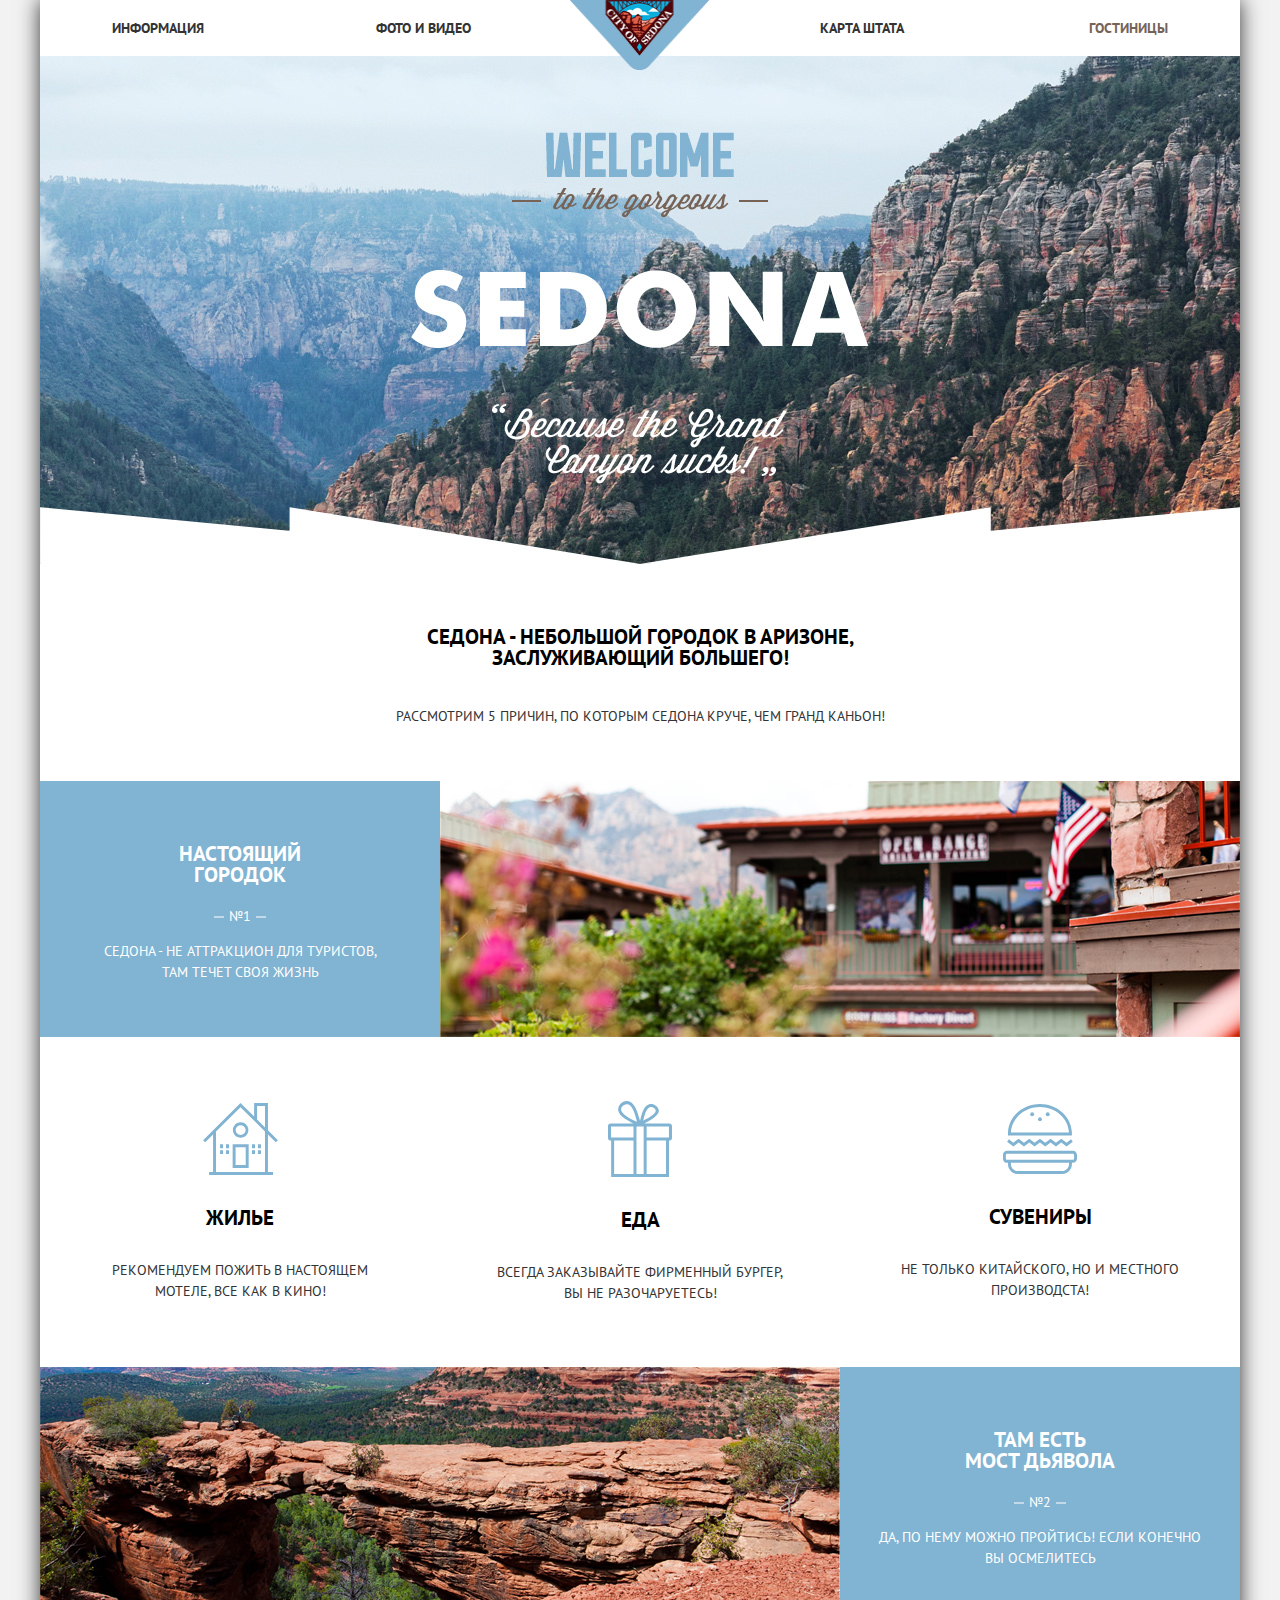
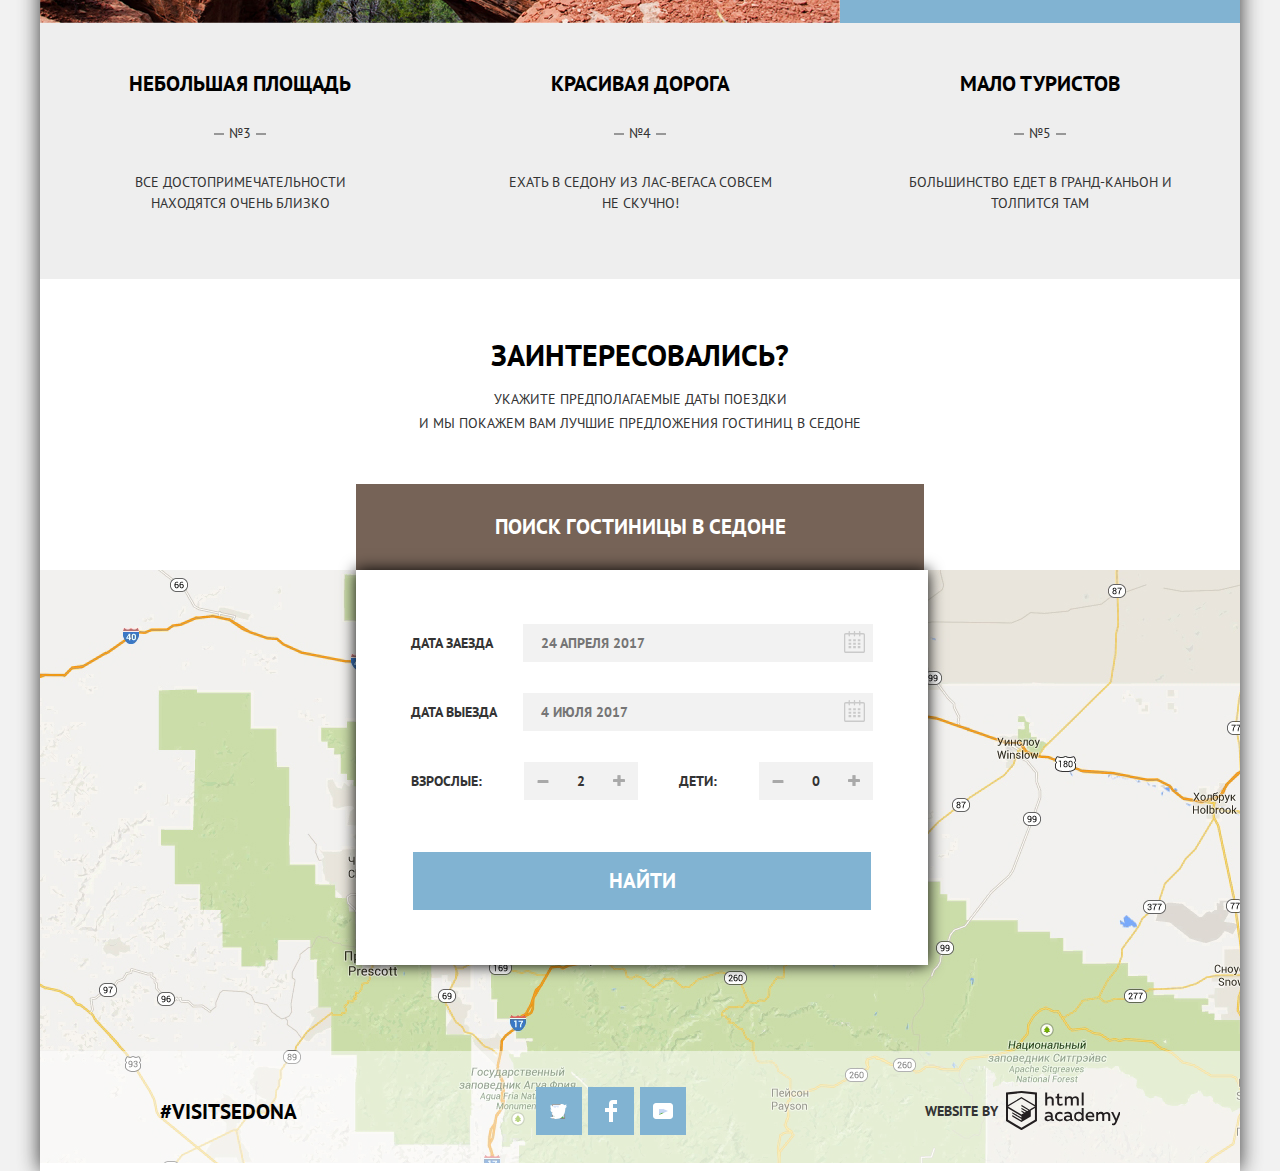
==== commit 982fa8ba: "процесс4" ====
--- a/index.html
+++ b/index.html
@@ -11,16 +11,14 @@
   <body>
     <header class="main-header">
       <nav class="main-navigation">
+        <a class="main-header-logo" href="index.html">
+          <img src="img/logo.png" width="140" height="70" alt="Логотип города Седона">
+        </a>
         <ul class="site-navigation">
           <li><a href="info.html">Информация</a></li>
           <li><a href="photo.html">Фото и видео</a></li>
-          <li>
-            <a class="main-header-logo" href="index.html">
-              <img src="img/logo.png" width="140" height="70" alt="Логотип города Седона">
-            </a>
-          </li>
           <li><a href="state-map.html">Карта штата</a></li>
-          <li class="selected"><a href="hotels.html">Гостиницы</a></li>
+          <li class="visit-nav"><a  href="hotels.html">Гостиницы</a></li>
         </ul>
       </nav>
     </header>
@@ -44,7 +42,7 @@
       <div class="features">
         <section class="features-text">
           <h3 class="title white-title">Настоящий <br> городок</h3>
-          <span>№1</span>
+          <span class="blue-number">№1</span>
           <p>
             Седона - не аттракцион для туристов,<br>
             там течет своя жизнь
@@ -86,7 +84,7 @@
         <div class="features features-reverse">
           <section class="features-text">
             <h3 class="title white-title">Там есть <br> мост дьявола</h3>
-            <span>№2</span>
+            <span class="blue-number">№2</span>
             <p>
               Да, по нему можно пройтись! Если конечно<br>
               вы осмелитесь
@@ -100,7 +98,7 @@
             <ul class="features-items">
               <li class="features-item">
                 <h3 class="title">Небольшая площадь</h3>
-                <span>№3</span>
+                <span class="grey-number">№3</span>
                 <p>
                   Все достопримечательности<br>
                   находятся очень близко
@@ -108,7 +106,7 @@
               </li>
               <li class="features-item">
                 <h3 class="title">Красивая дорога</h3>
-                <span>№4</span>
+                <span class="grey-number">№4</span>
                 <p>
                   Ехать в Седону из Лас-Вегаса совсем<br>
                   не скучно!
@@ -116,7 +114,7 @@
               </li>
               <li class="features-item">
                 <h3 class="title">Мало туристов</h3>
-                <span>№5</span>
+                <span class="grey-number">№5</span>
                 <p>
                   Большинство едет в Гранд-каньон и <br>
                   толпится там
@@ -136,14 +134,14 @@
                   <ul class="booking-popup-form">
                     <li>
                       <label for="arrival">Дата заезда</label>
-                      <input id="arrival" type="date" name="arrival">
+                      <input id="arrival" type="text" name="arrival" value="" placeholder="    24 апреля 2017">
                       <button class="popup-calendar">
                         <svg xmlns="http://www.w3.org/2000/svg" width="21" height="22" viewBox="0 0 21 22"><path d="M19.251 2.025h-2.845V.648c0-.381-.294-.689-.656-.689-.363 0-.656.308-.656.689v1.377h-3.938V.648c0-.381-.294-.689-.655-.689-.363 0-.657.308-.657.689v1.377H5.906V.648c0-.381-.294-.689-.656-.689-.363 0-.657.308-.657.689v1.377H1.75C.784 2.025 0 2.847 0 3.862v16.302C0 21.179.784 22 1.75 22h17.501c.966 0 1.749-.821 1.749-1.836V3.862c0-1.015-.783-1.837-1.749-1.837zm.437 18.139a.448.448 0 0 1-.437.459H1.75a.45.45 0 0 1-.438-.459V3.862a.45.45 0 0 1 .438-.459h2.844v1.378c0 .381.294.689.657.689.362 0 .656-.308.656-.689V3.403h3.938v1.378c0 .381.294.689.657.689.361 0 .655-.308.655-.689V3.403h3.938v1.378c0 .381.293.689.656.689.362 0 .656-.308.656-.689V3.403h2.845c.241 0 .437.206.437.459v16.302z"/><path d="M4.594 8.225h2.625v2.066H4.594zM4.594 11.668h2.625v2.067H4.594zM4.594 15.112h2.625v2.066H4.594zM9.188 15.112h2.625v2.066H9.188zM9.188 11.668h2.625v2.067H9.188zM9.188 8.225h2.625v2.066H9.188zM13.781 15.112h2.625v2.066h-2.625zM13.781 11.668h2.625v2.067h-2.625zM13.781 8.225h2.625v2.066h-2.625z"/></svg>
                       </button>
                     </li>
                     <li>
                       <label for="departure">Дата выезда</label>
-                      <input id="departure" type="date" name="departure">
+                      <input id="departure" type="text" name="departure" value="" placeholder="    4 июля 2017">
                       <button class="popup-calendar">
                         <svg xmlns="http://www.w3.org/2000/svg" width="21" height="22" viewBox="0 0 21 22"><path d="M19.251 2.025h-2.845V.648c0-.381-.294-.689-.656-.689-.363 0-.656.308-.656.689v1.377h-3.938V.648c0-.381-.294-.689-.655-.689-.363 0-.657.308-.657.689v1.377H5.906V.648c0-.381-.294-.689-.656-.689-.363 0-.657.308-.657.689v1.377H1.75C.784 2.025 0 2.847 0 3.862v16.302C0 21.179.784 22 1.75 22h17.501c.966 0 1.749-.821 1.749-1.836V3.862c0-1.015-.783-1.837-1.749-1.837zm.437 18.139a.448.448 0 0 1-.437.459H1.75a.45.45 0 0 1-.438-.459V3.862a.45.45 0 0 1 .438-.459h2.844v1.378c0 .381.294.689.657.689.362 0 .656-.308.656-.689V3.403h3.938v1.378c0 .381.294.689.657.689.361 0 .655-.308.655-.689V3.403h3.938v1.378c0 .381.293.689.656.689.362 0 .656-.308.656-.689V3.403h2.845c.241 0 .437.206.437.459v16.302z"/><path d="M4.594 8.225h2.625v2.066H4.594zM4.594 11.668h2.625v2.067H4.594zM4.594 15.112h2.625v2.066H4.594zM9.188 15.112h2.625v2.066H9.188zM9.188 11.668h2.625v2.067H9.188zM9.188 8.225h2.625v2.066H9.188zM13.781 15.112h2.625v2.066h-2.625zM13.781 11.668h2.625v2.067h-2.625zM13.781 8.225h2.625v2.066h-2.625z"/></svg>
                       </button>
--- a/css/style.css
+++ b/css/style.css
@@ -42,50 +42,62 @@
   text-decoration:none;
 }
 
-
-/*li {
-  border: solid 1px black;
-}*/
-
 .visually-hidden {
   display: none;
 }
 
 /* шапка */
 .site-navigation {
-  display: flex;
+  height:56px;
+  display: flex;
+  align-items: center;
   list-style: none;
-  height:56px;
-  justify-content:space-around;
-  padding:0px;
-  margin:0px;
   font-weight: 700;
-}
-.site-navigation li{
-  margin: auto;
-  width:20%;
+  padding:0;
+  margin:0;
+
+}
+.site-navigation li:nth-child(1){
+    margin-left:72px;
+    margin-right:auto;
+    width:20%;
+}
+.site-navigation li:nth-child(2){
+    margin-right:auto;
+    width:20%;
 }
 .site-navigation li:nth-child(3){
-  margin-right:auto;
+    margin-left:auto;
+    width:20%;
+    display: flex;
+    justify-content: flex-end;
 }
 .site-navigation li:nth-child(4){
-  margin-right:auto;
-}
-.main-header-logo{
-  position: absolute;
-  left:0;
-  right:0;
-}
-
-.site-navigation a,
-.user-navigation a {
+    margin-right:72px;
+    margin-left:auto;
+    width:20%;
+    display: flex;
+    justify-content: flex-end;
+}
+.site-navigation a{
   color:#333333;
+}
+.site-navigation li a:hover {
+    color:#81b3d2;
+}
+.site-navigation li a:active{
+    color:rgba(0, 0, 0, 0.3);
+}
+.site-navigation .visit-nav a{
+  color:#766357;
+
 }
 
 .main-header-logo{
   position: absolute;
   top:0px;
   transform: translateX(-50%);
+  left:50%;
 }
 
 /* main-container основной страницы*/
@@ -111,24 +123,27 @@
   text-align: center;
 }
 .features-image{
-  height: 256px;
-  width:66.66%;
-
+  flex-basis:0;
+  flex-grow:2;
+  height:256px;
 }
 .features {
   display: flex;
 }
 .features-text {
   background-color: #81b3d2;
-  width:33.33%;
-  height:256px;
-  text-align: center;
   color: white;
   display:flex;
   flex-direction:column;
   justify-content:center;
-}
-
+  align-items: center;
+  flex-basis:0;
+  flex-grow:2;
+  height:256px;
+}
+.features-text h3{
+
+}
 .features-reverse{
   flex-direction:row-reverse;
 }
@@ -138,46 +153,93 @@
   justify-content:space-around;
   background-color:#eeeeee;
   margin:0;
-  height:256px;
-  padding:0;
+  padding-left:0;
+  min-height: 256px;
+  padding-bottom:
 }
 .features-item{
     display:flex;
-    flex-direction:column;
-    margin:auto;
-    align-items:center;
-    justify-content:center;
-    width:33.33%;
-    margin:0;
+    flex-direction: column;
+    align-items: center;
+    justify-content: space-between;
     border:none;
+    flex-basis: 0;
+    flex-grow: 1;
+    padding-top:50px;
+    padding-bottom: 65px;
   }
   .features-item span,
   .features-text{
+    text-align: center;
     line-height: 21px;
   }
   .features-item p,
   .services-item p{
     text-align: center;
     line-height: 21px;
+    margin:0;
+  }
+  .features-item h3{
+    margin:0;
+  }
+  .services-item h3{
+    margin-top:32px;
+    margin-bottom: 32px;
   }
 .white-title{
-  color: white;
+  color: #ffffff;
 }
 .services-items {
   display: flex;
-  justify-content:space-between;
-  text-align: center;
-  height:330px;
-  padding:0;
-  margin:0;
+  min-height:330px;
+  padding:0;
+  margin: 0;
   }
 .services-item{
     display:flex;
     flex-direction:column;
-    margin:auto;
-    align-items:center;
-    justify-content:center;
-
+    flex-basis:0;
+    flex-grow:1;
+    justify-content: center;
+    align-items: center;
+}
+.blue-number{
+  display: flex;
+}
+.blue-number::before{
+  border-bottom:solid 2px #c2d9e8;
+  content: ' ';
+  min-width:10px;
+  position: relative;
+  top:-9px;
+  right:5px;
+}
+.blue-number::after{
+  border-bottom:solid 2px #c2d9e8;
+  content: ' ';
+  min-width:10px;
+  position: relative;
+  top:-9px;
+  right:-5px;
+}
+.grey-number{
+  display: flex;
+}
+.grey-number::before{
+  border-bottom:solid 2px #979797;
+  content: ' ';
+  min-width:10px;
+  position: relative;
+  top:-9px;
+  right:5px;
+}
+.grey-number::after{
+  border-bottom:solid 2px #979797;
+  content: ' ';
+  min-width:10px;
+  position: relative;
+  top:-9px;
+  right:-5px;
 }
 /*booking*/
 .booking {
@@ -185,95 +247,18 @@
   flex-direction: column;
   align-items: center;
   justify-content: space-between;
-  height:291px;
+  min-height: 233px;
+  padding-top:58px;
 }
 .booking h2{
-  margin-top:58px;
-  margin-bottom: 0;
+  margin: 0;
 }
 .booking p{
   line-height: 24px;
   text-align: center;
 }
-.booking-popup{
-  height:86px;
-  width:568px;
-  justify-content: space-between;
-}
-.booking-popup form{
-  display:flex;
-  flex-direction: column;
-  justify-content: space-between;
-  height:395px;
-  position: absolute;
-  background: #ffffff;
-  padding-left: 55px;
-  padding-right: 55px;
-  box-shadow: 0px 0px 15px 0px #333;
-}
-.booking-popup-form{
-  height:174px;
-  margin-top:55px;
-  list-style: none;
-  width:458px;
-  padding:0;
-  align-self: center;
-  display: flex;
-  flex-direction: column;
-  justify-content: space-between;
-}
-.booking-popup-form li{
-  height:38px;
-  display: flex;
-  justify-content: space-between;
-  font-family: "PT Sans", Arial, sans-serif;
-  font-size:14px;
-  line-height:26px;
-  color:#333333;
-  font-weight: 700;
-}
-.booking-popup-form li button{
-  height:38px;
-  width:38px;
-  background:#f2f2f2;
-  border:none;
-}
-.booking-popup-form li label{
-  width:112px;
-  align-self: center;
-}
-.booking-popup-form li input{
-  width:308px;
-  height:100%;
-  border:none;
-  align-self: center;
-  background:#f2f2f2;
-}
-.booking-popup-form li:last-child{
-  align-items: center;
-}
-.booking-popup-form li:last-child div{
-  align-items: center;
-  width: 114px;
-  background:#f2f2f2;
-  display: flex;
-  justify-content: space-between;
-}
-.booking-popup-form li:last-child div button{
-  align-items: center;
-}
-.popup-calendar{
-  fill:#cacaca;
-}
-.popup-calendar:hover{
-  fill:#000000;
-}
-.popup-calendar:active{
-  fill:#81b3d2;
-}
-
 .booking-button{
-  height:86px;
+  min-height:86px;
   width:568px;
   background-color:#766357;
   font-size:21px;
@@ -286,6 +271,89 @@
   padding:0;
   position: relative;
 }
+.booking-popup{
+  margin-top:auto;
+}
+.booking-popup form{
+  display:flex;
+  flex-direction: column;
+  justify-content: space-between;
+  min-height:285px;
+  position: absolute;
+  background: #ffffff;
+  padding:55px;
+  box-shadow: 0px 0px 15px 0px #000101;
+}
+.booking-popup-form{
+  height:174px;
+  list-style: none;
+  padding:0;
+  align-self: center;
+  display: flex;
+  flex-direction: column;
+  justify-content: space-between;
+  margin: 0;
+}
+.booking-popup-form li{
+  height:36px;
+  display: flex;
+  justify-content: space-between;
+  align-items: center;
+  font-family: "PT Sans", Arial, sans-serif;
+  font-size:14px;
+  line-height:26px;
+  color:#333333;
+  font-weight: 700;
+}
+.booking-popup-form li input{
+  font-family: "PT Sans", Arial, sans-serif;
+  font-size:14px;
+  line-height:26px;
+  font-weight: 700;
+  color:green;
+  text-transform: uppercase;
+
+}
+.booking-popup-form li button{
+  height:38px;
+  width:38px;
+  background:#f2f2f2;
+  border:none;
+}
+.booking-popup-form li label{
+  width:112px;
+  align-self: center;
+}
+.booking-popup-form li input{
+  width:308px;
+  height:100%;
+  border:none;
+  align-self: center;
+  background:#f2f2f2;
+}
+.booking-popup-form li:last-child{
+  align-items: center;
+}
+.booking-popup-form li:last-child div{
+  align-items: center;
+  width: 114px;
+  background:#f2f2f2;
+  display: flex;
+  justify-content: space-between;
+}
+.booking-popup-form li:last-child div button{
+  align-items: center;
+}
+.popup-calendar{
+  fill:#cacaca;
+}
+.popup-calendar:hover{
+  fill:#000000;
+}
+.popup-calendar:active{
+  fill:#81b3d2;
+}
+
 .booking-button:hover{
   background:#604e43;
 }
@@ -304,8 +372,8 @@
   text-transform: uppercase;
   font-family: "PT Sans", Arial, sans-serif;
   border:none;
-  margin-bottom: 55px;
   align-self: center;
+  padding:0;
 }
 .popup-button:hover{
   background:#669ec0;
@@ -315,87 +383,105 @@
   color:rgba(255, 255, 255, 0.3);
 }
 .map{
+  min-height: 593px;
   margin-bottom:-120px;
   z-index:1;
+}
+.minus,
+.plus{
+  display:flex;
+  align-items: center;
+  justify-content: center;
 }
 /*filters*/
 .filters {
   background:url(../img/background.jpg);
-  height:217px;
-}
-.filters form {
-  display: flex;
-  align-items: center;
-  position: relative;
-  height:217px;
+  background-position:50% 20%;
+  }
+.filters form{
+  display:flex;
+  padding-left:72px;
+  padding-right:72px;
+  padding-top:24px;
+  padding-bottom:25px;
+
 }
 .filters form fieldset{
-  padding:0;
-  border: none;
-  margin: 0;
-  margin-left:40px;
-  width:145px;
-
+  min-width: 255px;
+  line-height: 21px;
+  padding:0;
+  margin:0;
+  border:none;
+  color:#ffffff;
+  min-height: 163px;
 }
 .filters form fieldset ul{
   list-style: none;
-  padding:0;
-  margin:0;
-  display: flex;
+  min-height: 114px;
+  padding:0;
+  margin: 0;
+  padding-top:29px;
+  display:flex;
   flex-direction: column;
-  justify-content: space-around;
-}
+  justify-content: space-between;
+}
+.filters form fieldset ul li{
+  display:flex;
+}
+.filters form fieldset ul li label{
+  padding-left:12px;
+}
+.filters form fieldset ul li:nth-child(2) label,
+.filters form fieldset ul li:nth-child(3) label{
+  padding-left: 16px;
+}
+
 .filters form fieldset legend{
+  font-size: 16px;
+  line-height: 21px;
+  font-weight: 700;
+}
+.filters form fieldset:nth-child(3){
+  margin-left:auto;
+  min-width:318px;
+  display: flex;
+  border:none;
+}
+.filter-option,
+.filter-option:hover{
+  fill: #ffffff;
+}
+.button-transparent {
+  margin-bottom: 20px;
+  display: flex;
+  margin: 0 auto;
+  padding: 6px 35px;
+  font-size: 14px;
+  line-height: 20px;
+  color: #ffffff;
+  text-transform: uppercase;
+  background: transparent;
+  border: 2px solid #ffffff;
+  border-radius: 2px;
+  cursor: pointer;
   margin-top:auto;
-  margin-bottom: 28px;
-}
-
-.filters form fieldset ul li{
-  margin-bottom: 22px;
-}
-
-/*
-.filters form fieldset:nth-child(1){
-  margin-left:71px;
-}
-.filters form fieldset:nth-child(2){
-  position: absolute;
-  margin-left:324px;
-}
-.filters form fieldset:nth-child(3){
-  position: absolute;
-  margin-left:811px;
-}
-*/
-.filters form fieldset legend{
-  font-family: "PT Sans", Arial, sans-serif;
-  font-size:16px;
-  line-height:21px;
-  color:#ffffff;
-  font-weight: 700;
-}
-.filter-option {
-  font-family: "PT Sans", Arial, sans-serif;
-  font-size:14px;
-  line-height:21px;
-  color:#ffffff;
-  font-weight: 400;
-}
-
-.transparents {
-  height:36px;
-  width: 137px;
-  margin-bottom: 20px;
+}
+.button-transparent:hover{
+  background:#ffffff;
+  color:#000000;
+
 }
 .price-controls{
   height:36px;
-  width:318px;
   display:flex;
   flex-direction: row;
   justify-content: space-around;
+  align-items: center;
   cursor:pointer;
   position: relative;
   margin-bottom: 20px;
+  border:2px solid #fafafa;
+  border-radius:2px;
 }
 .price-controls::after{
   content:"";
@@ -423,21 +509,41 @@
 }
 .range-controls{
   position: relative;
-  margin-bottom:32px;
-}
-.range-controls .slace{
+  margin-bottom:40px;
+}
+.range-controls .scale{
   height: 2px;
-  background: rgba(255, 255, 255, 0.3);
+  background: rgba(255, 255, 255, 0.5);
 }
 .range-controls .bar {
   height:2px;
   width:80%;
   background:#f5f5f5;
 }
+.range-toggle {
+  position: absolute;
+  top: -9px;
+  cursor: pointer;
+  width: 4px;
+  height: 4px;
+  background: #ababab;
+  border-radius: 50%;
+  border: 8px solid #ffffff;
+  box-shadow: 0 2px 1px 0 rgba(0, 1, 1, 0.2);
+}
+.range-toggle-min {
+  left: 0;
+}
+
+.range-toggle-max {
+  left: 80%;
+}
+.range-toggle:hover {
+  background: #1c4f80;
+}
 
 /*results*/
 .results {
-  height: 86px;
   display: flex;
   align-items: baseline;
   position: relative;
@@ -446,7 +552,8 @@
   padding-left:72px;
   font-size:21px;
   line-height: 26px;
-  padding-top: 31px;
+  padding-top: 30px;
+  padding-bottom:30px;
   margin:0;
 }
 .results-sort{
@@ -488,6 +595,24 @@
   right:84px;
   fill:#81b3d2;
 }
+.current.result-type a{
+  color:#81b3d2;
+  border:none;
+
+
+}
+.result-type a{
+  color:rgba(0, 0, 0, 0.3);
+  border-bottom: dotted 1px #81b3d2;
+}
+.result-type a:hover{
+  color:#81b3d2;
+}
+.result-type a:active{
+  color:#000000;
+  border:none;
+}
+
 
 /*catalog*/
 .catalog-list {
@@ -496,25 +621,32 @@
   flex-direction: column;
   margin:0;
   padding-left:0;
+  border-top:2px solid #e5e5e5;
+  border-bottom:2px solid #e5e5e5;
 }
 .catalog-item {
   display:flex;
   align-items: center;
-  height:150px;
+  padding-top: 30px;
+  padding-bottom: 30px;
+  padding-left:72px;
+  padding-right:73px;
+}
+.catalog-item:nth-child(2){
+  border-top:2px solid #e5e5e5;
+  border-bottom:2px solid #e5e5e5;
 }
 .hotel-photo {
-  padding-left:72px;
   padding-right: 30px;
   height:90px;
 
 }
 .hotel-desc{
     width:257px;
-    height:90px;
     display: flex;
     flex-direction: column;
-
     justify-content: space-between;
+    min-height: 90px;
 }
 .hotel-desc h3{
   margin:0;
@@ -526,17 +658,15 @@
   color:rgba(0, 0, 0, 0.3);
 }
 .hotel-rate {
-  position: absolute;
-  right:73px;
-  text-align: right;
-  display: flex;
-  height:90px;
+  margin-left: auto;
+  display: flex;
   flex-direction: column;
   justify-content: space-between;
+  align-items: flex-end;
+  min-height: 90px;
 }
 .hotel-rate p{
   background:#f2f2f2;
-  height:27px;
   width:110px;
   color:#666666;
   margin:0;
@@ -554,8 +684,7 @@
 }
 .button-more {
   display: flex;
-  height:27px;
-  width:110px;
+  min-width:110px;
   margin-right:6px;
   background:#81b3d2;
   color:#ffffff;
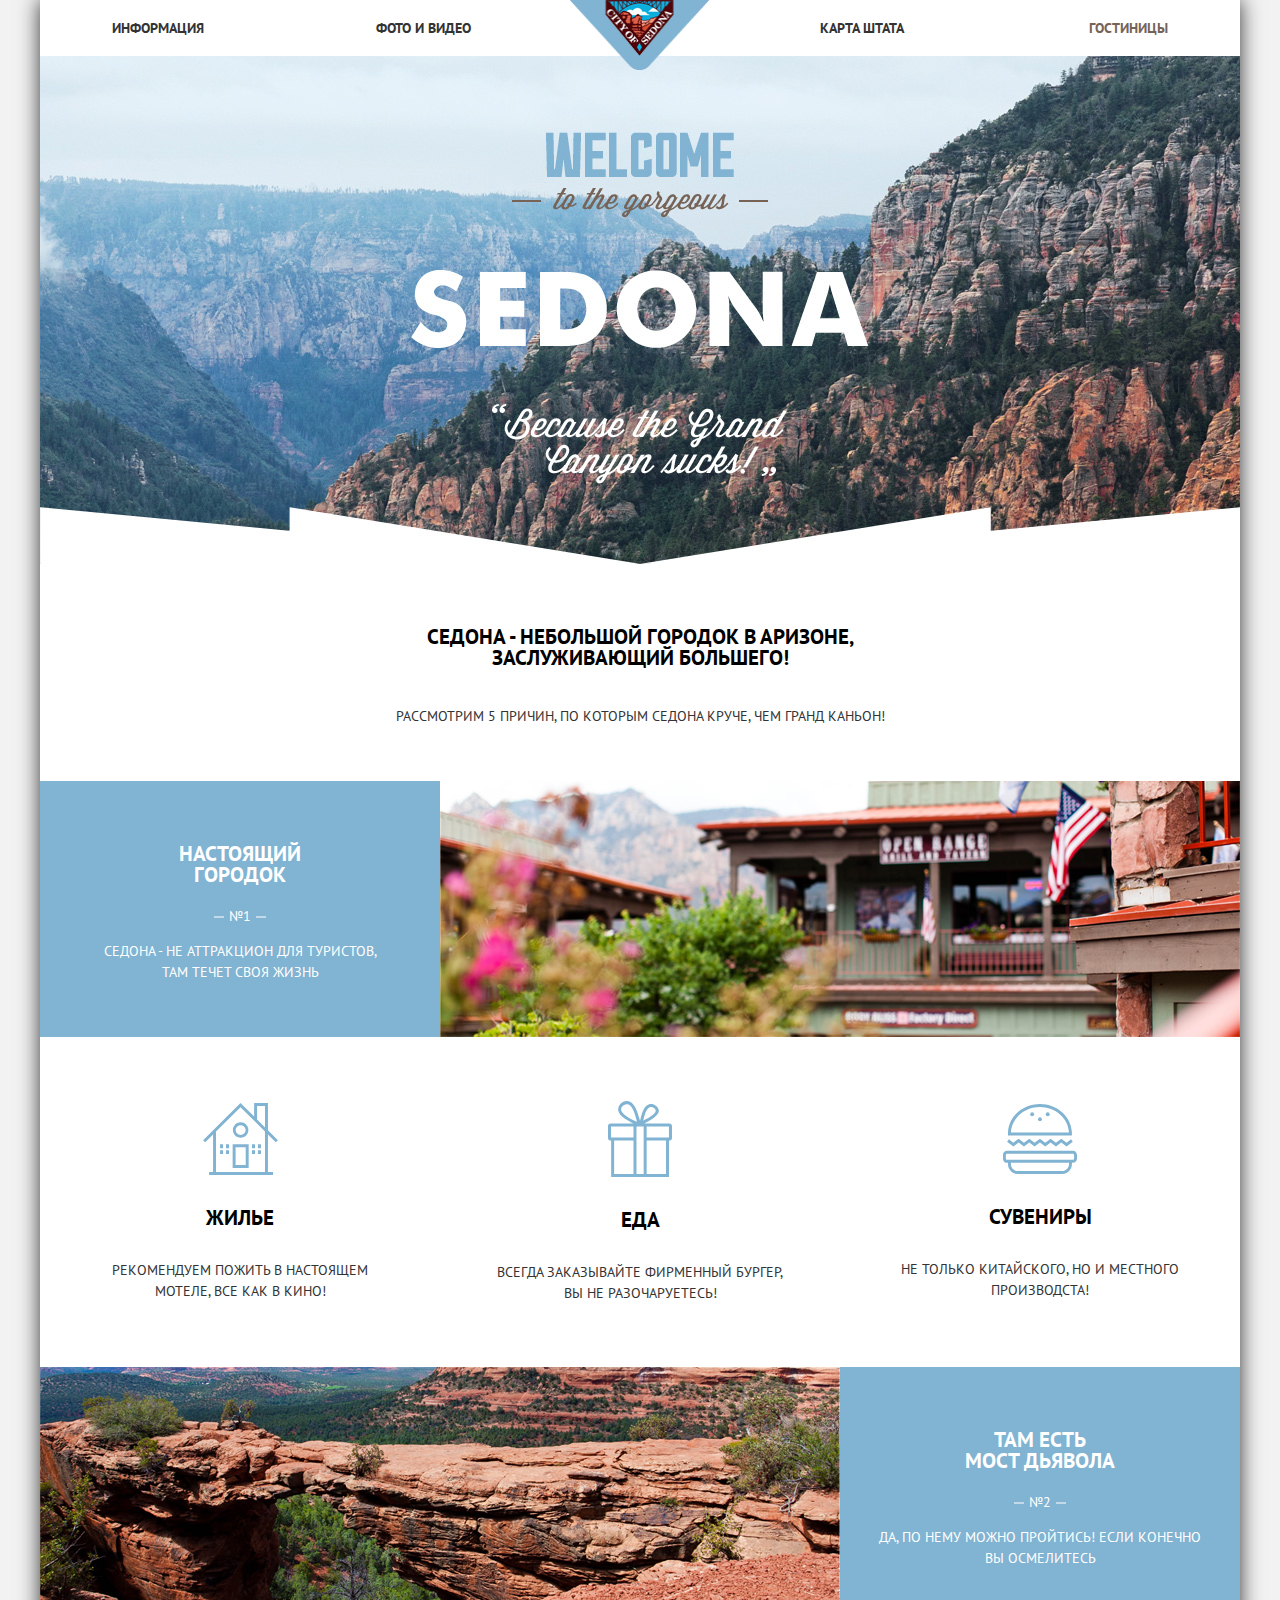
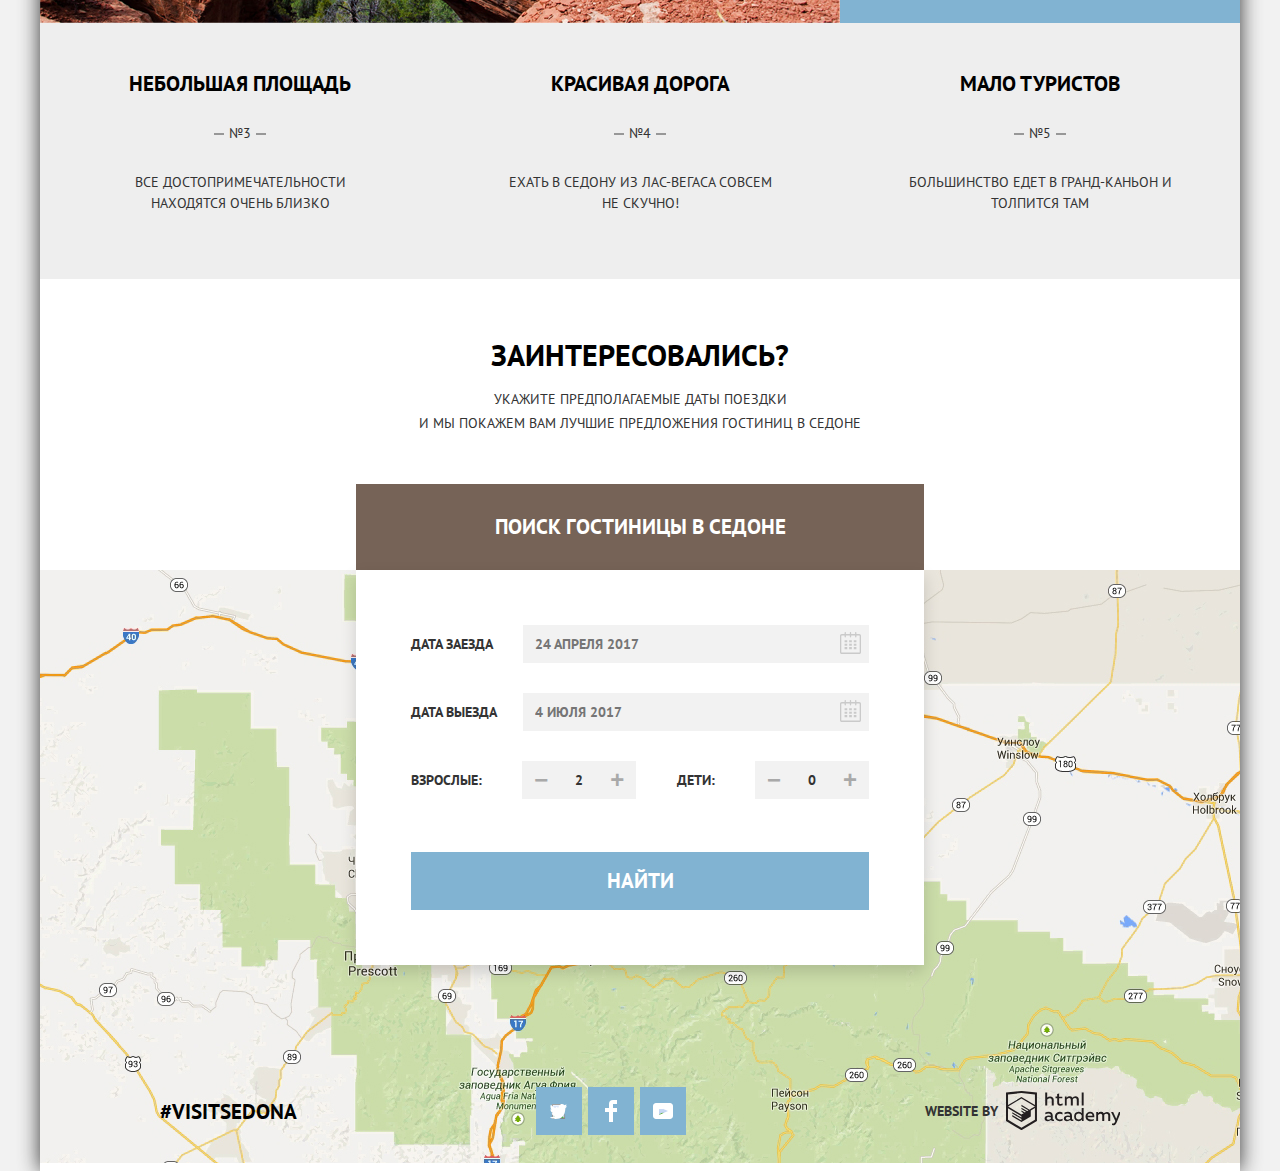
==== commit d5f74c9d: "финиш1" ====
--- a/index.html
+++ b/index.html
@@ -26,7 +26,7 @@
       <h1 class="visually-hidden">Welcome to Sedona</h1>
       <section class="container-top">
         <div class="top-image">
-          <img src="img/top-image.jpg" alt="Welcome to gordeous Sedona. Because the Grand Canyon sucks!" widht="1200px" height="510px">
+          <img src="img/top-image.jpg" alt="Welcome to gordeous Sedona. Because the Grand Canyon sucks!">
         </div>
         <div class="top-text">
           <p class="title">
@@ -134,14 +134,14 @@
                   <ul class="booking-popup-form">
                     <li>
                       <label for="arrival">Дата заезда</label>
-                      <input id="arrival" type="text" name="arrival" value="" placeholder="    24 апреля 2017">
+                      <input id="arrival" type="text" name="arrival" value="" placeholder="24 апреля 2017">
                       <button class="popup-calendar">
                         <svg xmlns="http://www.w3.org/2000/svg" width="21" height="22" viewBox="0 0 21 22"><path d="M19.251 2.025h-2.845V.648c0-.381-.294-.689-.656-.689-.363 0-.656.308-.656.689v1.377h-3.938V.648c0-.381-.294-.689-.655-.689-.363 0-.657.308-.657.689v1.377H5.906V.648c0-.381-.294-.689-.656-.689-.363 0-.657.308-.657.689v1.377H1.75C.784 2.025 0 2.847 0 3.862v16.302C0 21.179.784 22 1.75 22h17.501c.966 0 1.749-.821 1.749-1.836V3.862c0-1.015-.783-1.837-1.749-1.837zm.437 18.139a.448.448 0 0 1-.437.459H1.75a.45.45 0 0 1-.438-.459V3.862a.45.45 0 0 1 .438-.459h2.844v1.378c0 .381.294.689.657.689.362 0 .656-.308.656-.689V3.403h3.938v1.378c0 .381.294.689.657.689.361 0 .655-.308.655-.689V3.403h3.938v1.378c0 .381.293.689.656.689.362 0 .656-.308.656-.689V3.403h2.845c.241 0 .437.206.437.459v16.302z"/><path d="M4.594 8.225h2.625v2.066H4.594zM4.594 11.668h2.625v2.067H4.594zM4.594 15.112h2.625v2.066H4.594zM9.188 15.112h2.625v2.066H9.188zM9.188 11.668h2.625v2.067H9.188zM9.188 8.225h2.625v2.066H9.188zM13.781 15.112h2.625v2.066h-2.625zM13.781 11.668h2.625v2.067h-2.625zM13.781 8.225h2.625v2.066h-2.625z"/></svg>
                       </button>
                     </li>
                     <li>
                       <label for="departure">Дата выезда</label>
-                      <input id="departure" type="text" name="departure" value="" placeholder="    4 июля 2017">
+                      <input id="departure" type="text" name="departure" value="" placeholder="4 июля 2017">
                       <button class="popup-calendar">
                         <svg xmlns="http://www.w3.org/2000/svg" width="21" height="22" viewBox="0 0 21 22"><path d="M19.251 2.025h-2.845V.648c0-.381-.294-.689-.656-.689-.363 0-.656.308-.656.689v1.377h-3.938V.648c0-.381-.294-.689-.655-.689-.363 0-.657.308-.657.689v1.377H5.906V.648c0-.381-.294-.689-.656-.689-.363 0-.657.308-.657.689v1.377H1.75C.784 2.025 0 2.847 0 3.862v16.302C0 21.179.784 22 1.75 22h17.501c.966 0 1.749-.821 1.749-1.836V3.862c0-1.015-.783-1.837-1.749-1.837zm.437 18.139a.448.448 0 0 1-.437.459H1.75a.45.45 0 0 1-.438-.459V3.862a.45.45 0 0 1 .438-.459h2.844v1.378c0 .381.294.689.657.689.362 0 .656-.308.656-.689V3.403h3.938v1.378c0 .381.294.689.657.689.361 0 .655-.308.655-.689V3.403h3.938v1.378c0 .381.293.689.656.689.362 0 .656-.308.656-.689V3.403h2.845c.241 0 .437.206.437.459v16.302z"/><path d="M4.594 8.225h2.625v2.066H4.594zM4.594 11.668h2.625v2.067H4.594zM4.594 15.112h2.625v2.066H4.594zM9.188 15.112h2.625v2.066H9.188zM9.188 11.668h2.625v2.067H9.188zM9.188 8.225h2.625v2.066H9.188zM13.781 15.112h2.625v2.066h-2.625zM13.781 11.668h2.625v2.067h-2.625zM13.781 8.225h2.625v2.066h-2.625z"/></svg>
                       </button>
@@ -150,21 +150,21 @@
                       <span class="popup-adult">Взрослые:</span>
                       <div>
                         <button class="minus">
-                          <img src="img/minus.png" alt="-" height="3" width="12">
+                          &minus;
                         </button>
                         <b>2</b>
-                        <button>
-                          <img src="img/plus.png" alt="+" height="11" width="12">
+                        <button class="plus">
+                          &plus;
                         </button>
                       </div>
                       <span class="popup-children">Дети:</span>
                       <div>
                         <button class="minus">
-                          <img src="img/minus.png" alt="-" height="3" width="12">
+                          &minus;
                         </button>
                         <b>0</b>
-                        <button>
-                          <img src="img/plus.png" alt="+" height="11" width="12">
+                        <button class="plus">
+                          &plus;
                         </button>
                       </div>
                     </li>
@@ -180,7 +180,7 @@
           #visitsedona
         </p>
           <div>
-            <a class="social-button"href="#">
+            <a class="social-button" href="#">
               <svg xmlns="http://www.w3.org/2000/svg" xmlns:xlink="http://www.w3.org/1999/xlink" width="17" height="15" viewBox="0 0 17 15"><image overflow="visible" width="17" height="15" xlink:href="t.png"/><path  d="M10.95.144c1.685-.496 2.984.27 3.577 1.179.673-.231 1.331-.481 2.011-.708a2.345 2.345 0 0 1-.857 1.768c.685.17 1.304-.491 1.304-.491-.169 1-1.006 1.788-1.563 2.024-.231 6.75-3.175 11.217-10.077 11.082h-.446c-.41 0-4.164-.46-4.898-1.887 2.271.196 3.893-.422 4.693-1.177-.96-.3-2.679-.477-2.979-2.95.349.106.564.228 1.19.119C1.705 8.247.374 7.53.448 5.33c.285.328 1.067.536 1.34.472C1.085 5.561-.182 2.442.894.85c1.818 1.854 3.735 3.606 7.152 3.773C8.254 2.33 9.183.793 10.95.144z"/></svg>
             </a>
             <a class="social-button" href="#">
@@ -192,7 +192,7 @@
           </div>
         <div class="footer-copyright">
           <b>Website by  </b>
-          <a href="https://htmlacademy.ru">
+          <a href="https://htmlacademy.ru/intensive/htmlcss">
             <svg id="Layer_1" data-name="Layer 1" xmlns="http://www.w3.org/2000/svg" viewBox="0 0 108.08 36.85"><path d="M44.61,26.88a2,2,0,0,0,.55-0.1v1.33a3.25,3.25,0,0,1-1.18.21,1.67,1.67,0,0,1-1.67-1,4.84,4.84,0,0,1-3.14,1.08c-1.51,0-2.91-.83-2.91-2.55,0-2.13,2-2.79,3.71-2.79a11.08,11.08,0,0,1,2.17.25v-0.3c0-1-.76-1.77-2.19-1.77a7.42,7.42,0,0,0-3,.64v-1.7a10.21,10.21,0,0,1,3.19-.55c2.36,0,3.81,1.12,3.81,3.65v3a0.54,0.54,0,0,0,.49.59h0.17Zm-6.44-1.13A1.35,1.35,0,0,0,39.63,27h0.11a3.39,3.39,0,0,0,2.41-1V24.58a9.72,9.72,0,0,0-1.81-.21c-1,0-2.16.33-2.16,1.38h0Zm12.36-6.11a5,5,0,0,1,2.57.64V22a4.08,4.08,0,0,0-2.3-.7,2.75,2.75,0,1,0,0,5.49,5,5,0,0,0,2.43-.64v1.71a6.27,6.27,0,0,1-2.76.57A4.21,4.21,0,0,1,46,24.51q0-.21,0-0.41a4.32,4.32,0,0,1,4.18-4.46h0.38Zm12.17,7.24a2,2,0,0,0,.55-0.1v1.33a3.25,3.25,0,0,1-1.18.21,1.67,1.67,0,0,1-1.67-1,4.84,4.84,0,0,1-3.14,1.08c-1.51,0-2.91-.83-2.91-2.55,0-2.13,2-2.79,3.71-2.79a11.08,11.08,0,0,1,2.17.25v-0.3c0-1-.76-1.77-2.19-1.77a7.42,7.42,0,0,0-3,.64v-1.7a10.21,10.21,0,0,1,3.19-.55c2.36,0,3.81,1.12,3.81,3.65v3a0.54,0.54,0,0,0,.49.59h0.17Zm-6.44-1.13A1.35,1.35,0,0,0,57.73,27h0.11a3.39,3.39,0,0,0,2.41-1V24.58a9.72,9.72,0,0,0-1.81-.21c-1.06,0-2.16.33-2.16,1.38h0ZM73,16V28.2H71.35V26.88a3.88,3.88,0,0,1-3.19,1.54,4.4,4.4,0,0,1,0-8.78,3.81,3.81,0,0,1,3,1.3V16H73Zm-4.53,5.22a2.76,2.76,0,1,0,0,5.52A2.86,2.86,0,0,0,71.15,25V23A2.91,2.91,0,0,0,68.49,21.27ZM79,19.64c3.31,0,4.46,2.68,3.92,5.09H76.7c0.21,1.5,1.67,2.11,3.19,2.11a6.11,6.11,0,0,0,2.64-.59v1.6a7.14,7.14,0,0,1-3,.57C77,28.42,74.78,27,74.78,24a4.18,4.18,0,0,1,4-4.39H79Zm0.09,1.54a2.28,2.28,0,0,0-2.44,2.1v0.06H81.3A2,2,0,0,0,79.13,21.18Zm5.73,7V19.87h1.65v1a3.81,3.81,0,0,1,2.78-1.27A2.86,2.86,0,0,1,91.89,21a4.12,4.12,0,0,1,2.91-1.33A3.06,3.06,0,0,1,98,23V28.2h-1.9V23.05a1.59,1.59,0,0,0-1.42-1.75H94.42a2.8,2.8,0,0,0-2.07,1.12V28.2h-1.9V23.05A1.59,1.59,0,0,0,89,21.31H88.8a3,3,0,0,0-2.21,1.29v5.63H84.86Zm21.31-8.33h1.9l-3.91,9.46c-0.9,2.17-2.09,2.86-3.35,2.86a4.76,4.76,0,0,1-1.1-.14V30.46a2.86,2.86,0,0,0,.85.12c0.9,0,1.58-.64,2.07-1.9l0.17-.42-4-8.4h2l2.86,6.29ZM38.73,1.46V6.22a3.81,3.81,0,0,1,2.7-1.14,3.25,3.25,0,0,1,3.44,3.4v5.15H43V8.72a1.81,1.81,0,0,0-1.61-2h-0.3a2.93,2.93,0,0,0-2.32,1.39v5.52h-1.9V1.46h1.9ZM49.94,2.31v3h3V6.91h-3v3.81c0,1.1.5,1.46,1.58,1.46a4.49,4.49,0,0,0,1.69-.33v1.6A6.8,6.8,0,0,1,51,13.8a2.55,2.55,0,0,1-2.86-2.74V6.89H46.58V5.26h1.5V2.74Zm5.4,11.31V5.28H57v1A3.81,3.81,0,0,1,59.77,5a2.86,2.86,0,0,1,2.6,1.33A4.12,4.12,0,0,1,65.28,5,3.06,3.06,0,0,1,68.44,8.4v5.21h-1.9V8.46a1.59,1.59,0,0,0-1.42-1.75H64.89a2.8,2.8,0,0,0-2.07,1.12v5.78h-1.9V8.46A1.59,1.59,0,0,0,59.5,6.71H59.27A3,3,0,0,0,57.06,8v5.63H55.34ZM71.17,1.45H73V13.6H71.17V1.45ZM14.71,0H14.55L0,1.54V28.21l14.55,8.66,14.55-8.66V1.54Zm12.5,27.1L14.55,34.64,1.9,27.12V16.18l12.59,7.5V25L5.86,19.9v1.31l8.68,5.21v1.39L5.87,22.65V24l8.68,5.21,8.75-5.24V18.31L27.2,16V27.12Zm0-12.53-3.48,2-1.6,1L14.51,13v1.31L21,18.23H21l-0.14.09-1,.54-5.37-3.2V17l4.24,2.52-1,.67-3.2-1.9v1.31l2.1,1.24L14.5,22.1,2,14.65,14.51,7.11Zm0-1.32L14.49,5.76,1.91,13.25v-10L14.56,1.92,27.21,3.25v10h0Z" transform="translate(0 -0.02)"/></svg>
           </a>
         </div>
--- a/css/style.css
+++ b/css/style.css
@@ -1,23 +1,18 @@
 html{
   background:#f2f2f2;
-  display: flex;
-  justify-content: center;
-
 }
 body {
-  font-family: "PT Sans", Arial, sans-serif;
+  font-family: "PT Sans", "Arial", sans-serif;
   font-size:14px;
   line-height:26px;
   color:#333333;
   font-weight: 400;
   width:1200px;
   text-transform: uppercase;
-  margin: 0;
+  margin: auto;
   padding: 0;
   background-color:#ffffff;
   list-style: none;
-  display:flex;
-  flex-direction: column;
   box-shadow: 0px 0px 20px 0px #333;
 
 }
@@ -109,7 +104,7 @@
 }
 .top-image{
   height:510px;
-  width:1200px;
+  width:100%;
 }
 .top-text{
   display: flex;
@@ -266,7 +261,7 @@
   color:#ffffff;
   font-weight:700;
   text-transform: uppercase;
-  font-family: "PT Sans", Arial, sans-serif;
+  font-family: "PT Sans", "Arial", sans-serif;
   border:none;
   padding:0;
   position: relative;
@@ -282,7 +277,7 @@
   position: absolute;
   background: #ffffff;
   padding:55px;
-  box-shadow: 0px 0px 15px 0px #000101;
+  box-shadow: 0 7px 15px rgba(0, 1, 1, 0.15);
 }
 .booking-popup-form{
   height:174px;
@@ -295,25 +290,33 @@
   margin: 0;
 }
 .booking-popup-form li{
-  height:36px;
+  height:38px;
   display: flex;
   justify-content: space-between;
   align-items: center;
-  font-family: "PT Sans", Arial, sans-serif;
+  font-family: "PT Sans", "Arial", sans-serif;
   font-size:14px;
   line-height:26px;
   color:#333333;
   font-weight: 700;
 }
 .booking-popup-form li input{
-  font-family: "PT Sans", Arial, sans-serif;
+  font-family: "PT Sans", "Arial", sans-serif;
   font-size:14px;
   line-height:26px;
   font-weight: 700;
-  color:green;
   text-transform: uppercase;
-
-}
+  padding:0 12px;
+  box-sizing: border-box;
+}
+.booking-popup-form li input:hover{
+  background:#ebebeb;
+}
+.booking-popup-form li input:focus{
+  background:#ffffff;
+  outline-color: #e5e5e5;
+}
+
 .booking-popup-form li button{
   height:38px;
   width:38px;
@@ -370,7 +373,7 @@
   color:#ffffff;
   font-weight:700;
   text-transform: uppercase;
-  font-family: "PT Sans", Arial, sans-serif;
+  font-family: "PT Sans", "Arial", sans-serif;
   border:none;
   align-self: center;
   padding:0;
@@ -389,10 +392,21 @@
 }
 .minus,
 .plus{
-  display:flex;
-  align-items: center;
-  justify-content: center;
-}
+  font-size: 24px;
+  font-weight: 700;
+  margin:0;
+  color:#a9a9a9;
+}
+.minus:hover,
+.plus:hover{
+  color:#000000;
+}
+.minus:active,
+.plus:active{
+  color:#81b3d2;
+}
+
+
 /*filters*/
 .filters {
   background:url(../img/background.jpg);
@@ -447,10 +461,16 @@
   display: flex;
   border:none;
 }
-.filter-option,
+.filter-option{
+  fill:#ffffff;
+}
 .filter-option:hover{
   fill: #ffffff;
 }
+.filter-option:disabled{
+  fill: #6a6a6a;
+}
+
 .button-transparent {
   margin-bottom: 20px;
   display: flex;
@@ -506,6 +526,7 @@
   outline:none;
   color:inherit;
   font:inherit;
+  padding:0;
 }
 .range-controls{
   position: relative;
@@ -708,8 +729,7 @@
   width:142px;
   background:#766357;
   color:#ffffff;
-  display:flex;
-  justify-content: center;
+  text-align:center;
   font:inherit;
   font-weight: 700;
   text-transform: uppercase;
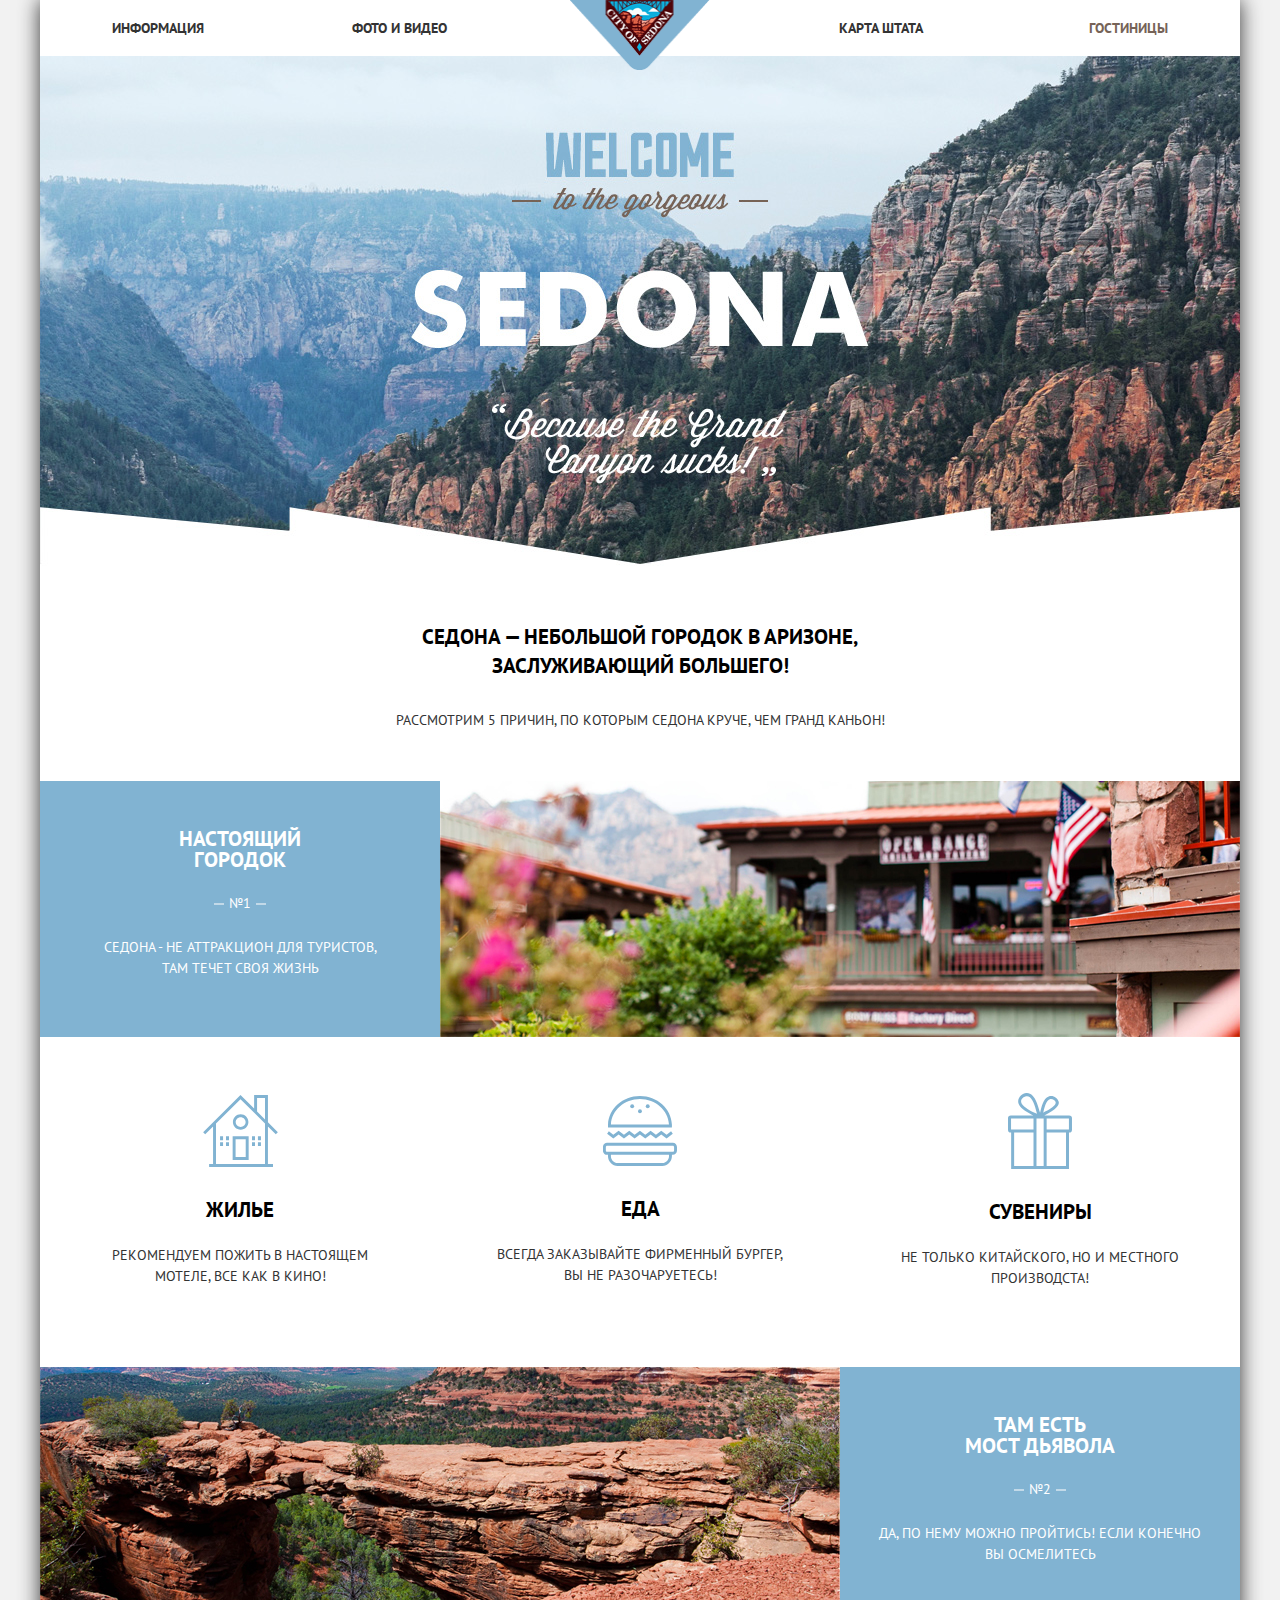
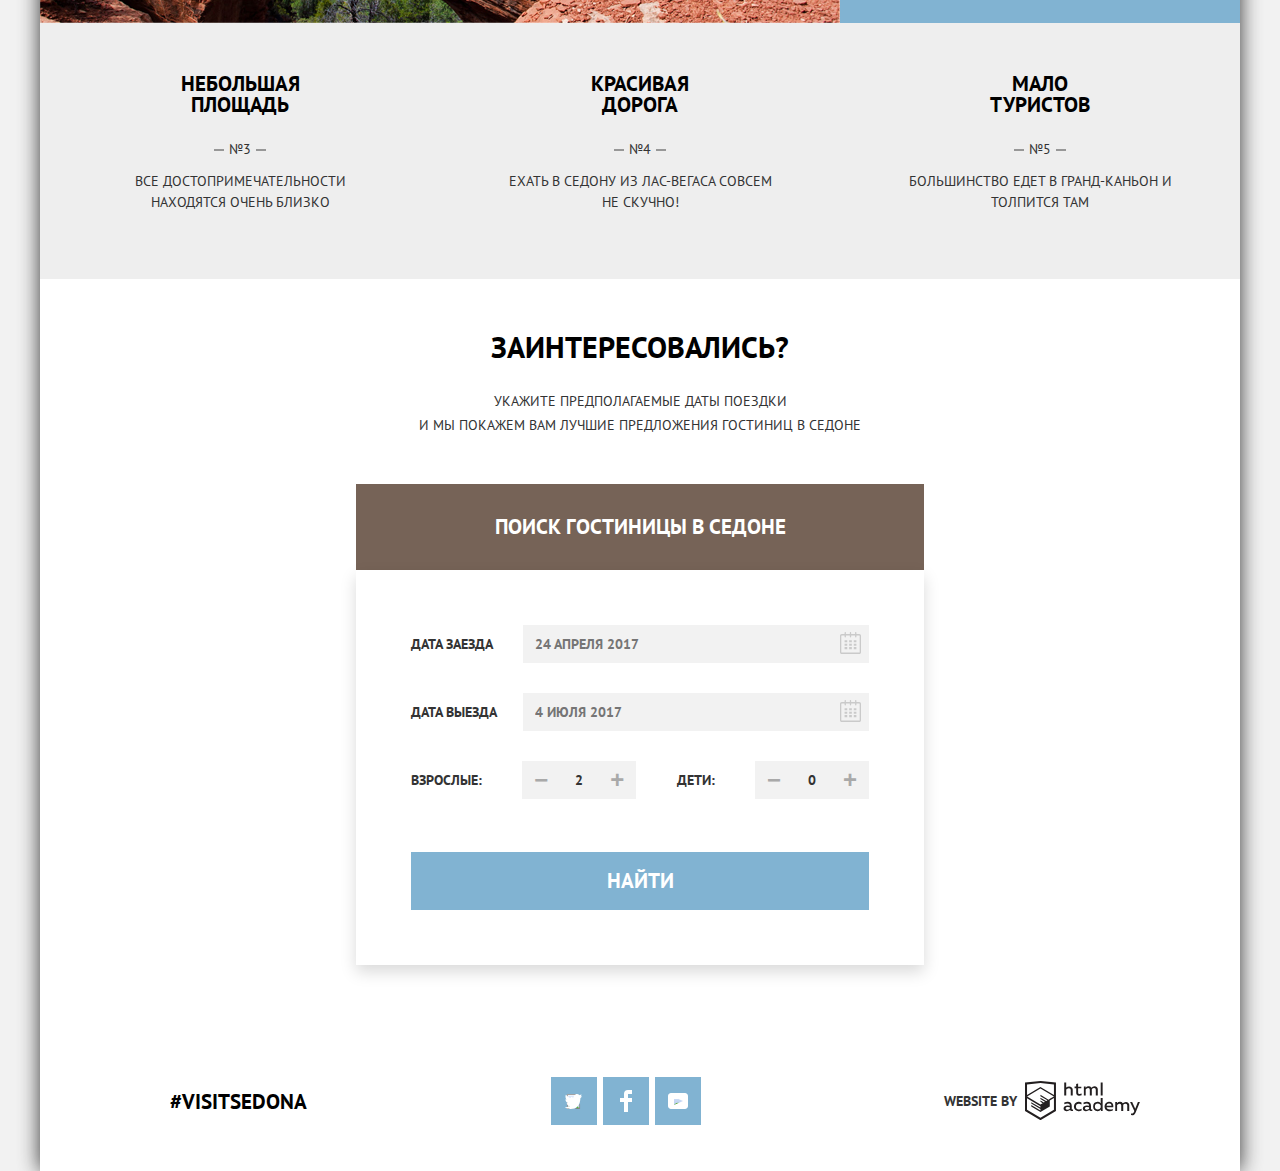
==== commit 62f5a27d: "финиш2" ====
--- a/index.html
+++ b/index.html
@@ -4,7 +4,7 @@
     <meta charset="utf-8">
     <title>HTML Academy: Седона</title>
     <link rel="stylesheet" href="css/normalize.css">
-    <link href="css/style.css" rel="stylesheet">
+    <link href="css/style.min.css" rel="stylesheet">
     <link href="https://fonts.googleapis.com/css?family=PT+Sans:400,700&amp;subset=latin,cyrillic" rel="stylesheet">
     <link href="css/normalize.css" rel="stylesheet">
   </head>
@@ -26,11 +26,11 @@
       <h1 class="visually-hidden">Welcome to Sedona</h1>
       <section class="container-top">
         <div class="top-image">
-          <img src="img/top-image.jpg" alt="Welcome to gordeous Sedona. Because the Grand Canyon sucks!">
+          <img src="img/top-image.jpg" width="1200" height="510" alt="Welcome to gordeous Sedona. Because the Grand Canyon sucks!">
         </div>
         <div class="top-text">
           <p class="title">
-            Седона - небольшой городок в Аризоне,<br>
+            Седона — небольшой городок в Аризоне,<br>
             Заслуживающий большего!
           <p>
           <span>
@@ -64,7 +64,7 @@
               </p>
             </li>
             <li class="services-item">
-              <svg xmlns="http://www.w3.org/2000/svg" width="64" height="76" viewBox="0 0 64 76"><path fill-rule="evenodd" clip-rule="evenodd" fill="#81B3D2" d="M61.097 22.501H36.312C50.125 15.602 51.229 11.25 50.72 8.816c-1.162-3.963-5.692-7.023-10.002-5.407-5.569 2.089-7.137 10.388-8.644 16.387-1.924-6.07-3.784-13.814-8.136-17.737C22.677.921 20.843-.205 18.175.031c-4.026.356-9.802 5.382-7.458 10.981 2.251 5.378 9.687 8.777 14.578 11.489H2.879A2.882 2.882 0 0 0 0 25.37v11.322a2.882 2.882 0 0 0 2.879 2.869h.274V76h57.841V39.561h.103a2.882 2.882 0 0 0 2.88-2.869V25.37a2.882 2.882 0 0 0-2.88-2.869zM42.413 5.944c2.103-.31 4.982 1.299 5.255 3.209.393 2.756-3.4 5.255-5.086 6.421-2.523 1.744-4.928 2.643-7.287 4.055.884-3.69 2.549-13.011 7.118-13.685zm-22.882 9.968c-2.225-1.485-6.544-4.431-6.44-7.771.112-3.595 5.743-6.57 8.814-3.886 3.856 3.371 5.713 11.105 7.119 16.557-3.249-1.539-6.328-2.788-9.493-4.9zm5.972 57.114H6.136V39.561h19.368v33.465zm0-36.502H3.046V25.538h22.457v10.986zm10.157 0v36.503h-7.174V25.538h7.174v10.986zm22.351 36.502H38.644V39.561h19.367v33.465zm2.92-36.502H38.644V25.538h22.287v10.986z"/></svg>
+              <svg xmlns="http://www.w3.org/2000/svg" width="74" height="70" viewBox="0 0 74 70"><g fill="#81B3D2"><path d="M69.854 46.71H4.051c-2.274 0-4.135 1.94-4.135 4.313v3.504c0 2.372 1.861 4.313 4.135 4.313h.93v1.053c0 5.536 4.341 10.065 9.648 10.065h44.646c5.306 0 9.648-4.529 9.648-10.065V58.84h.93c2.274 0 4.135-1.941 4.135-4.313v-3.504c0-2.373-1.86-4.313-4.134-4.313zm-3.848 13.184c0 3.871-3.019 7.021-6.73 7.021H14.629c-3.711 0-6.731-3.15-6.731-7.021v-1.053h58.107v1.053zm5.065-5.367c0 .688-.558 1.271-1.218 1.271H4.051c-.66 0-1.217-.582-1.217-1.271v-3.504c0-.688.558-1.271 1.217-1.271h65.802c.66 0 1.218.582 1.218 1.271v3.504zM15.634 38.406l5.323 4.059 5.326-4.059 5.328 4.059 5.328-4.059 5.328 4.059 5.329-4.059 5.327 4.059 5.33-4.06 5.336 4.059 6.194-4.712-1.72-2.459-4.474 3.403-5.336-4.057-5.33 4.056-5.327-4.057-5.329 4.057-5.328-4.057-5.328 4.057-5.328-4.057-5.325 4.057-5.323-4.057-5.327 4.057-4.467-3.401-1.721 2.457 6.188 4.714zM7.978 31.544H68.855c.041-.619.069-1.241.069-1.87 0-.394-.016-.783-.032-1.173C68.227 12.657 54.186 0 36.952 0 19.719 0 5.677 12.657 5.013 28.501c-.017.39-.032.78-.032 1.173 0 .629.028 1.251.07 1.87h2.927zM36.952 3.043c15.591 0 28.35 11.316 29.021 25.458H7.931c.673-14.142 13.43-25.458 29.021-25.458z"/><ellipse cx="36.952" cy="15.26" rx="1.945" ry="2.03"/><ellipse cx="29.172" cy="10.23" rx="1.946" ry="2.03"/><ellipse cx="44.732" cy="10.23" rx="1.946" ry="2.03"/></g></svg>
               <h3 class="title">Еда</h3>
               <p>
                 Всегда заказывайте фирменный бургер,<br>
@@ -72,7 +72,7 @@
               </p>
             </li>
             <li class="services-item">
-              <svg xmlns="http://www.w3.org/2000/svg" width="74" height="70" viewBox="0 0 74 70"><g fill="#81B3D2"><path d="M69.854 46.71H4.051c-2.274 0-4.135 1.94-4.135 4.313v3.504c0 2.372 1.861 4.313 4.135 4.313h.93v1.053c0 5.536 4.341 10.065 9.648 10.065h44.646c5.306 0 9.648-4.529 9.648-10.065V58.84h.93c2.274 0 4.135-1.941 4.135-4.313v-3.504c0-2.373-1.86-4.313-4.134-4.313zm-3.848 13.184c0 3.871-3.019 7.021-6.73 7.021H14.629c-3.711 0-6.731-3.15-6.731-7.021v-1.053h58.107v1.053zm5.065-5.367c0 .688-.558 1.271-1.218 1.271H4.051c-.66 0-1.217-.582-1.217-1.271v-3.504c0-.688.558-1.271 1.217-1.271h65.802c.66 0 1.218.582 1.218 1.271v3.504zM15.634 38.406l5.323 4.059 5.326-4.059 5.328 4.059 5.328-4.059 5.328 4.059 5.329-4.059 5.327 4.059 5.33-4.06 5.336 4.059 6.194-4.712-1.72-2.459-4.474 3.403-5.336-4.057-5.33 4.056-5.327-4.057-5.329 4.057-5.328-4.057-5.328 4.057-5.328-4.057-5.325 4.057-5.323-4.057-5.327 4.057-4.467-3.401-1.721 2.457 6.188 4.714zM7.978 31.544H68.855c.041-.619.069-1.241.069-1.87 0-.394-.016-.783-.032-1.173C68.227 12.657 54.186 0 36.952 0 19.719 0 5.677 12.657 5.013 28.501c-.017.39-.032.78-.032 1.173 0 .629.028 1.251.07 1.87h2.927zM36.952 3.043c15.591 0 28.35 11.316 29.021 25.458H7.931c.673-14.142 13.43-25.458 29.021-25.458z"/><ellipse cx="36.952" cy="15.26" rx="1.945" ry="2.03"/><ellipse cx="29.172" cy="10.23" rx="1.946" ry="2.03"/><ellipse cx="44.732" cy="10.23" rx="1.946" ry="2.03"/></g></svg>
+              <svg xmlns="http://www.w3.org/2000/svg" width="64" height="76" viewBox="0 0 64 76"><path fill-rule="evenodd" clip-rule="evenodd" fill="#81B3D2" d="M61.097 22.501H36.312C50.125 15.602 51.229 11.25 50.72 8.816c-1.162-3.963-5.692-7.023-10.002-5.407-5.569 2.089-7.137 10.388-8.644 16.387-1.924-6.07-3.784-13.814-8.136-17.737C22.677.921 20.843-.205 18.175.031c-4.026.356-9.802 5.382-7.458 10.981 2.251 5.378 9.687 8.777 14.578 11.489H2.879A2.882 2.882 0 0 0 0 25.37v11.322a2.882 2.882 0 0 0 2.879 2.869h.274V76h57.841V39.561h.103a2.882 2.882 0 0 0 2.88-2.869V25.37a2.882 2.882 0 0 0-2.88-2.869zM42.413 5.944c2.103-.31 4.982 1.299 5.255 3.209.393 2.756-3.4 5.255-5.086 6.421-2.523 1.744-4.928 2.643-7.287 4.055.884-3.69 2.549-13.011 7.118-13.685zm-22.882 9.968c-2.225-1.485-6.544-4.431-6.44-7.771.112-3.595 5.743-6.57 8.814-3.886 3.856 3.371 5.713 11.105 7.119 16.557-3.249-1.539-6.328-2.788-9.493-4.9zm5.972 57.114H6.136V39.561h19.368v33.465zm0-36.502H3.046V25.538h22.457v10.986zm10.157 0v36.503h-7.174V25.538h7.174v10.986zm22.351 36.502H38.644V39.561h19.367v33.465zm2.92-36.502H38.644V25.538h22.287v10.986z"/></svg>
               <h3 class="title">Сувениры</h3>
               <p>
                 Не только китайского, но и местного<br>
@@ -97,7 +97,7 @@
         <section>
             <ul class="features-items">
               <li class="features-item">
-                <h3 class="title">Небольшая площадь</h3>
+                <h3 class="title">Небольшая <br> площадь</h3>
                 <span class="grey-number">№3</span>
                 <p>
                   Все достопримечательности<br>
@@ -105,7 +105,7 @@
                 </p>
               </li>
               <li class="features-item">
-                <h3 class="title">Красивая дорога</h3>
+                <h3 class="title">Красивая <br> дорога</h3>
                 <span class="grey-number">№4</span>
                 <p>
                   Ехать в Седону из Лас-Вегаса совсем<br>
@@ -113,7 +113,7 @@
                 </p>
               </li>
               <li class="features-item">
-                <h3 class="title">Мало туристов</h3>
+                <h3 class="title">Мало <br> туристов</h3>
                 <span class="grey-number">№5</span>
                 <p>
                   Большинство едет в Гранд-каньон и <br>
@@ -130,8 +130,8 @@
             </p>
             <section class="booking-popup">
               <button class="booking-button">Поиск гостиницы в Седоне</button>
-              <form method="get" action="/echo">
-                  <ul class="booking-popup-form">
+              <form class="booking-popup-form" method="get" action="/echo">
+                  <ul class="booking-popup-list">
                     <li>
                       <label for="arrival">Дата заезда</label>
                       <input id="arrival" type="text" name="arrival" value="" placeholder="24 апреля 2017">
@@ -146,7 +146,7 @@
                         <svg xmlns="http://www.w3.org/2000/svg" width="21" height="22" viewBox="0 0 21 22"><path d="M19.251 2.025h-2.845V.648c0-.381-.294-.689-.656-.689-.363 0-.656.308-.656.689v1.377h-3.938V.648c0-.381-.294-.689-.655-.689-.363 0-.657.308-.657.689v1.377H5.906V.648c0-.381-.294-.689-.656-.689-.363 0-.657.308-.657.689v1.377H1.75C.784 2.025 0 2.847 0 3.862v16.302C0 21.179.784 22 1.75 22h17.501c.966 0 1.749-.821 1.749-1.836V3.862c0-1.015-.783-1.837-1.749-1.837zm.437 18.139a.448.448 0 0 1-.437.459H1.75a.45.45 0 0 1-.438-.459V3.862a.45.45 0 0 1 .438-.459h2.844v1.378c0 .381.294.689.657.689.362 0 .656-.308.656-.689V3.403h3.938v1.378c0 .381.294.689.657.689.361 0 .655-.308.655-.689V3.403h3.938v1.378c0 .381.293.689.656.689.362 0 .656-.308.656-.689V3.403h2.845c.241 0 .437.206.437.459v16.302z"/><path d="M4.594 8.225h2.625v2.066H4.594zM4.594 11.668h2.625v2.067H4.594zM4.594 15.112h2.625v2.066H4.594zM9.188 15.112h2.625v2.066H9.188zM9.188 11.668h2.625v2.067H9.188zM9.188 8.225h2.625v2.066H9.188zM13.781 15.112h2.625v2.066h-2.625zM13.781 11.668h2.625v2.067h-2.625zM13.781 8.225h2.625v2.066h-2.625z"/></svg>
                       </button>
                     </li>
-                    <li>
+                    <li class="popup-adult-children">
                       <span class="popup-adult">Взрослые:</span>
                       <div>
                         <button class="minus">
@@ -173,7 +173,8 @@
                 </form>
               </section>
           </section>
-          <img class="map" alt="Карта Аризоны" height="593" width="1200" src="img/map.jpg">
+           <iframe class="map" width="1200" height="593"  src="https://www.google.com/maps/embed?pb=!1m18!1m12!1m3!1d104770.38018730558!2d-111.86517855273749!3d34.85435832354931!2m3!1f0!2f0!3f0!3m2!1i1024!2i768!4f13.1!3m3!1m2!1s0x872da132f942b00d%3A0x5548c523fa6c8efd!2sSedona%2C+AZ+86336%2C+USA!5e0!3m2!1sen!2ssg!4v1505410737183"  allowfullscreen>
+           </iframe>
     </main>
     <footer class="main-footer footer-transparency">
         <p class="footer-tag">
@@ -197,5 +198,7 @@
           </a>
         </div>
     </footer>
+    <script src="js/script.min.js">
+    </script>
   </body>
 </html>
--- a/css/style.min.css
+++ b/css/style.min.css
@@ -0,0 +1 @@
+.site-navigation,body{padding:0;list-style:none}.booking-button,.booking-popup-list input,.button-transparent,.popup-button,body,h2{text-transform:uppercase}html{background:#f2f2f2}body{font-family:"PT Sans",Arial,sans-serif;font-size:14px;line-height:26px;color:#333;font-weight:400;width:1200px;margin:auto;background-color:#fff;box-shadow:0 0 20px 0 #333}.footer-tag,.results-find,.title,h3{font-size:21px;line-height:21px;color:#000;font-weight:700;text-transform:uppercase}h2{font-size:30px;line-height:120%;color:#000;font-weight:700}a{text-decoration:none}.visually-hidden{display:none}.site-navigation{height:56px;display:flex;align-items:center;font-weight:700;margin:0}.site-navigation li:nth-child(1){margin-left:72px;margin-right:0;width:20%}.site-navigation li:nth-child(2){margin-right:auto;width:20%}.site-navigation li:nth-child(3){margin-left:85px;width:20%;display:flex;justify-content:flex-end;font-stretch:semi-condensed}.site-navigation li:nth-child(4){margin-right:72px;margin-left:auto;width:20%;display:flex;justify-content:flex-end}.site-navigation a{color:#333}.site-navigation a:hover{color:#81b3d2}.site-navigation a:active{color:rgba(0,0,0,.3)}.visit-nav a{color:#766357}.main-header-logo{position:absolute;top:0;transform:translateX(-50%);left:50%}.container-top{display:flex;flex-direction:column;align-items:center;height:725px}.top-image{height:510px;width:100%}.top-text{display:flex;flex-direction:column;justify-content:center;align-items:center;width:100%;height:215px}.top-text p{text-align:center;vertical-align:middle;line-height:29px;margin-bottom:12px}.features-item p,.features-item span,.features-text,.services-item p{line-height:21px;text-align:center}.features-image{flex-basis:0;flex-grow:2;height:256px}.features{display:flex}.features-text{background-color:#81b3d2;color:#fff;display:flex;flex-direction:column;justify-content:space-around;align-items:center;flex-basis:0;flex-grow:2;height:256px;margin-bottom:0}.features-text p{margin:0 0 47px}.features-text h3{margin:36px 0 0}.features-reverse{flex-direction:row-reverse}.features-items{display:flex;justify-content:space-around;background-color:#eee;margin:0;padding-left:0;min-height:256px}.features-item,.services-item{display:flex;flex-direction:column}.features-item h3{margin-bottom:22px}.features-item{align-items:center;justify-content:space-between;border:none;flex-basis:0;flex-grow:1;height:140px;padding-top:50px;padding-bottom:65px}.features-item p,.services-item p{margin:10px 0 0}.features-item h3{margin-top:0;text-align:center}.white-title{color:#fff}.services-items{display:flex;min-height:330px;padding:0;margin:0}.services-item{flex-basis:0;flex-grow:1;justify-content:center;align-items:center}.booking,.booking-popup-form{flex-direction:column;display:flex}.services-item h3{margin-top:32px;margin-bottom:25px}.services-item p{margin-bottom:22px;margin-top:0}.blue-number{display:flex}.blue-number::before{border-bottom:solid 2px #c2d9e8;content:' ';min-width:10px;position:relative;top:-9px;right:5px}.blue-number::after{border-bottom:solid 2px #c2d9e8;content:' ';min-width:10px;position:relative;top:-9px;right:-5px}.grey-number::after,.grey-number::before{border-bottom:solid 2px #979797;content:' ';min-width:10px;top:-9px;position:relative}.grey-number{display:flex}.grey-number::before{right:5px}.grey-number::after{right:-5px}.booking{align-items:center;justify-content:space-between;min-height:241px;padding-top:50px}.booking h2{margin:0}.booking p{line-height:24px;text-align:center;margin-top:24px}.booking-button{min-height:86px;width:568px;background-color:#766357;font-size:21px;line-height:26px;color:#fff;font-weight:700;font-family:"PT Sans",Arial,sans-serif;border:none;padding:0;position:relative}.booking-popup-list input,.booking-popup-list li{font-size:14px;line-height:26px;font-family:"PT Sans",Arial,sans-serif;font-weight:700}.booking-popup{margin-top:auto}.booking-popup-form{justify-content:space-between;min-height:285px;position:absolute;background:#fff;padding:55px;box-shadow:0 7px 15px rgba(0,1,1,.15)}.booking-popup-list{height:174px;list-style:none;padding:0;align-self:center;display:flex;flex-direction:column;justify-content:space-between;margin:0}.booking-popup-list li{height:38px;display:flex;justify-content:space-between;align-items:center;color:#333}.booking-popup-list input:hover{background:#ebebeb}.booking-popup-list input:focus{background:#fff;outline-color:#e5e5e5}.booking-popup-list button{height:38px;width:38px;background:#f2f2f2;border:none}.booking-popup-list label{width:112px;align-self:center}.booking-popup-list input{padding:0 12px;box-sizing:border-box;width:308px;height:100%;border:none;align-self:center;background:#f2f2f2}.popup-adult-children{align-items:center}.popup-adult-children div{align-items:center;width:114px;background:#f2f2f2;display:flex;justify-content:space-between}.popup-adult-children button{align-items:center}.popup-calendar{fill:#cacaca}.popup-calendar:hover{fill:#000}.popup-calendar:active{fill:#81b3d2}.booking-button:hover{background:#604e43}.booking-button:active{background:#503e33;color:rgba(255,255,255,.3)}.popup-button{height:58px;width:458px;background-color:#81b3d2;font-size:21px;line-height:26px;color:#fff;font-weight:700;font-family:"PT Sans",Arial,sans-serif;border:none;align-self:center;padding:0}.popup-button:hover{background:#669ec0}.popup-button:active{background:#5496bd;color:rgba(255,255,255,.3)}.map{min-height:593px;margin-bottom:-120px}.minus,.plus{font-size:24px;font-weight:700;margin:0;color:#a9a9a9}.minus:hover,.plus:hover{color:#000}.minus:active,.plus:active{color:#81b3d2}.booking-popup-none{display:none}iframe{border:none}.filters{background:url(../img/background.jpg) 50% 20%;height:217px}.filters form{display:flex;padding:24px 72px 25px}.filters fieldset{min-width:255px;line-height:21px;padding:0;margin:0;border:none;color:#fff;min-height:163px}ul.filter-options{list-style:none;min-height:114px;padding:29px 0 0;margin:0;display:flex;flex-direction:column;justify-content:space-between}.filters legend{font-size:16px;line-height:21px;font-weight:700}.filters fieldset:nth-child(3){margin-top:5px;margin-left:auto;min-width:318px;display:flex;border:none}.button-transparent{display:flex;margin:auto auto 0;padding:6px 35px;font-size:14px;line-height:20px;color:#fff;background:0 0;border:2px solid #fff;border-radius:2px;cursor:pointer}.button-transparent:hover{background:#fff;color:#000}.price-controls{height:36px;display:flex;flex-direction:row;justify-content:space-around;align-items:center;cursor:pointer;position:relative;margin-bottom:20px;border:2px solid #fafafa;border-radius:2px;margin-top:8px}.price-controls::after{content:"";position:absolute;width:2px;height:22px;background:#f5f5f5;top:50%;left:50%;transform:translate(-50%,-50%)}.max-price,.min-price{width:90px;padding-left:60px}.price-controls input{width:50px;margin:0;background:0 0;border:none;outline:0;color:inherit;font:inherit;padding:0}.range-controls{position:relative;margin-bottom:30px}.range-controls .scale{height:2px;background:rgba(255,255,255,.5)}.range-controls .bar{height:2px;width:80%;background:#f5f5f5}.range-toggle{position:absolute;top:-9px;cursor:pointer;width:4px;height:4px;background:#ababab;border-radius:50%;border:8px solid #fff;box-shadow:0 2px 1px 0 rgba(0,1,1,.2)}.range-toggle-min{left:0}.range-toggle-max{left:80%}.range-toggle:hover{background:#1c4f80}.filter-option li{padding:0}.filter-option label{display:flex}input[type=checkbox]:not(:checked)+div{background:url("data:image/svg+xml,%3Csvg xmlns='http://www.w3.org/2000/svg' width='23' height='23' viewBox='0 0 23 23'%3E%3Cpath fill='%23FFFFFF' d='M20 2c.542 0 1 .458 1 1v17c0 .542-.458 1-1 1H3c-.542 0-1-.458-1-1V3c0-.542.458-1 1-1h17m0-2H3C1.35 0 0 1.35 0 3v17c0 1.65 1.35 3 3 3h17c1.65 0 3-1.35 3-3V3c0-1.65-1.35-3-3-3z'/%3E%3C/svg%3E%0A") no-repeat;height:25px;width:40px;position:relative;display:flex}input[type=checkbox]:checked+div{background:url("data:image/svg+xml,%3Csvg xmlns='http://www.w3.org/2000/svg' width='27' height='23' viewBox='0 0 27 23'%3E%3Cpath fill='%23FFFFFF' d='M7.285 7.486l-2.829 2.829 7.783 7.783L26.171 4.166l-2.828-2.829-11.104 11.102z'/%3E%3Cpath fill='%23FFFFFF' d='M21 20c0 .542-.458 1-1 1H3c-.542 0-1-.458-1-1V3c0-.542.458-1 1-1h16.908L21.493.415A2.96 2.96 0 0 0 20 0H3C1.35 0 0 1.35 0 3v17c0 1.65 1.35 3 3 3h17c1.65 0 3-1.35 3-3v-9.829l-2 2V20z'/%3E%3C/svg%3E%0A") no-repeat;height:25px;width:40px;position:relative;display:flex}input[type=checkbox]:disabled+div{background:url("data:image/svg+xml,%3Csvg xmlns='http://www.w3.org/2000/svg' width='23' height='23' viewBox='0 0 23 23'%3E%3Cpath fill='%236a6a6a' d='M20 2c.542 0 1 .458 1 1v17c0 .542-.458 1-1 1H3c-.542 0-1-.458-1-1V3c0-.542.458-1 1-1h17m0-2H3C1.35 0 0 1.35 0 3v17c0 1.65 1.35 3 3 3h17c1.65 0 3-1.35 3-3V3c0-1.65-1.35-3-3-3z'/%3E%3C/svg%3E%0A") no-repeat}input[type=checkbox]:disabled:checked+div{background:url("data:image/svg+xml,%3Csvg xmlns='http://www.w3.org/2000/svg' width='27' height='23' viewBox='0 0 27 23'%3E%3Cpath fill='%236a6a6a' d='M7.285 7.486l-2.829 2.829 7.783 7.783L26.171 4.166l-2.828-2.829-11.104 11.102z'/%3E%3Cpath fill='%236a6a6a' d='M21 20c0 .542-.458 1-1 1H3c-.542 0-1-.458-1-1V3c0-.542.458-1 1-1h16.908L21.493.415A2.96 2.96 0 0 0 20 0H3C1.35 0 0 1.35 0 3v17c0 1.65 1.35 3 3 3h17c1.65 0 3-1.35 3-3v-9.829l-2 2V20z'/%3E%3C/svg%3E%0A") no-repeat}.results{display:flex;align-items:baseline;position:relative}.catalog-list,.hotel-desc{display:flex;flex-direction:column}.results-find{padding-left:72px;font-size:21px;line-height:26px;padding-top:30px;padding-bottom:30px;margin:0}.results-sort,.results-type{font-size:12px;line-height:18px;margin:0}.results-sort{padding-left:49px;padding-top:36px}.results-type{display:flex;list-style:none;padding-top:35px}.results-type li{padding-right:34px}.results-down,.results-up{position:absolute;top:40px;fill:#cacaca}.results-down:hover,.results-up:hover{fill:#231f20}.results-down:active,.results-up:active{fill:#81b3d2}.results-up{right:95px}.results-down{right:72px;fill:#81b3d2}.current.result-type a{color:#81b3d2;border:none}.result-type a{color:rgba(0,0,0,.3);border-bottom:dotted 1px #81b3d2}.result-type a:hover{color:#81b3d2}.result-type a:active{color:#000;border:none}.catalog-item:nth-child(2),.catalog-list{border-top:2px solid #e5e5e5;border-bottom:2px solid #e5e5e5}.catalog-list{position:relative;margin:0;padding-left:0}.catalog-item{display:flex;align-items:center;padding:30px 73px 30px 72px}.hotel-photo{padding-right:30px;height:90px}.button-more,.button-order{text-transform:uppercase;padding:0}.hotel-desc{width:257px;justify-content:space-between;min-height:90px}.hotel-desc h3{margin:0}.hotel-desc h3:hover{color:#81b3d2}.hotel-desc h3:active{color:rgba(0,0,0,.3)}.hotel-rate{margin-left:auto;display:flex;flex-direction:column;justify-content:space-between;align-items:flex-end;min-height:90px}.hotel-desc p,.hotel-rate p{display:flex;margin:0}.hotel-rate p{background:#f2f2f2;width:110px;color:#666;justify-content:center}.button-more,.hotel-desc span{margin-right:6px;display:flex}.hotel-desc span{width:110px}.button-more{min-width:110px;background:#81b3d2;color:#fff;font:inherit;font-weight:700;justify-content:center}.button-more:hover{background:#669ec0}.button-more:active{background:#5496bd;color:rgba(255,255,255,.3)}.button-order{height:27px;width:142px;background:#766357;color:#fff;text-align:center;font:inherit;font-weight:700;border:none;margin:0}.button-order:hover{background:#604e43}.button-order:active{background:#503e33;color:rgba(255,255,255,.3)}.main-footer{height:100px;display:flex;justify-content:space-between;align-items:center}.main-footer div{display:flex;justify-content:center;padding-left:30px}.social-button{list-style-type:none;display:flex;justify-content:space-around;align-items:center;height:48px;width:46px;padding:0;margin-left:6px;background:#81b3d2;fill:#fff}.social-button:first-child{margin:0}.social-button:hover{background:#669ec0}.social-button:active{background:#5496bd;fill:#88b6d1}.footer-copyright{display:flex;justify-content:center;align-items:center}.footer-transparency{background-color:rgba(255,255,255,.5);z-index:3;padding-bottom:20px;padding-left:130px;padding-right:100px}.footer-copyright b{padding-right:8px}.footer-copyright a{height:41px;width:115px;fill:#231f20}.footer-copyright a:hover{fill:#81b3d2}.footer-copyright a:active{fill:#bdbbbc}.footer-hotel{padding-left:135px;padding-right:100px}
